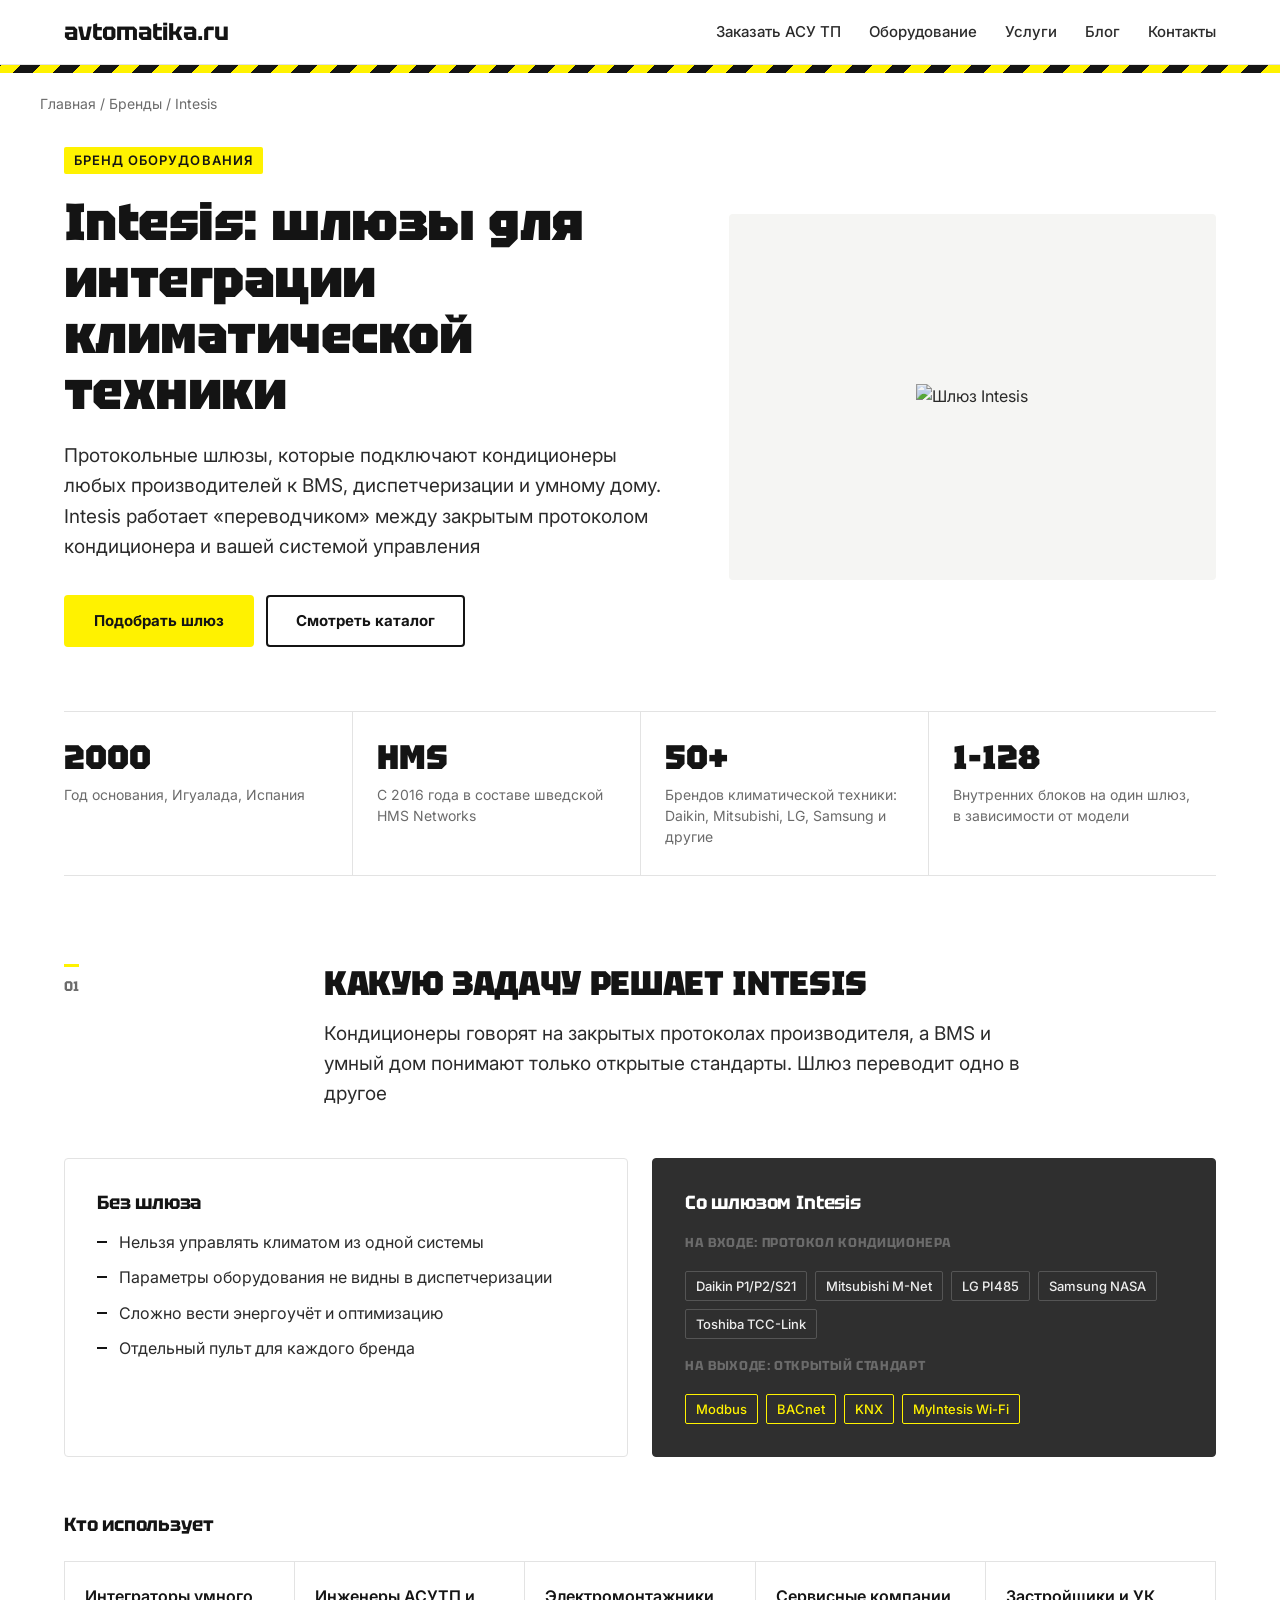
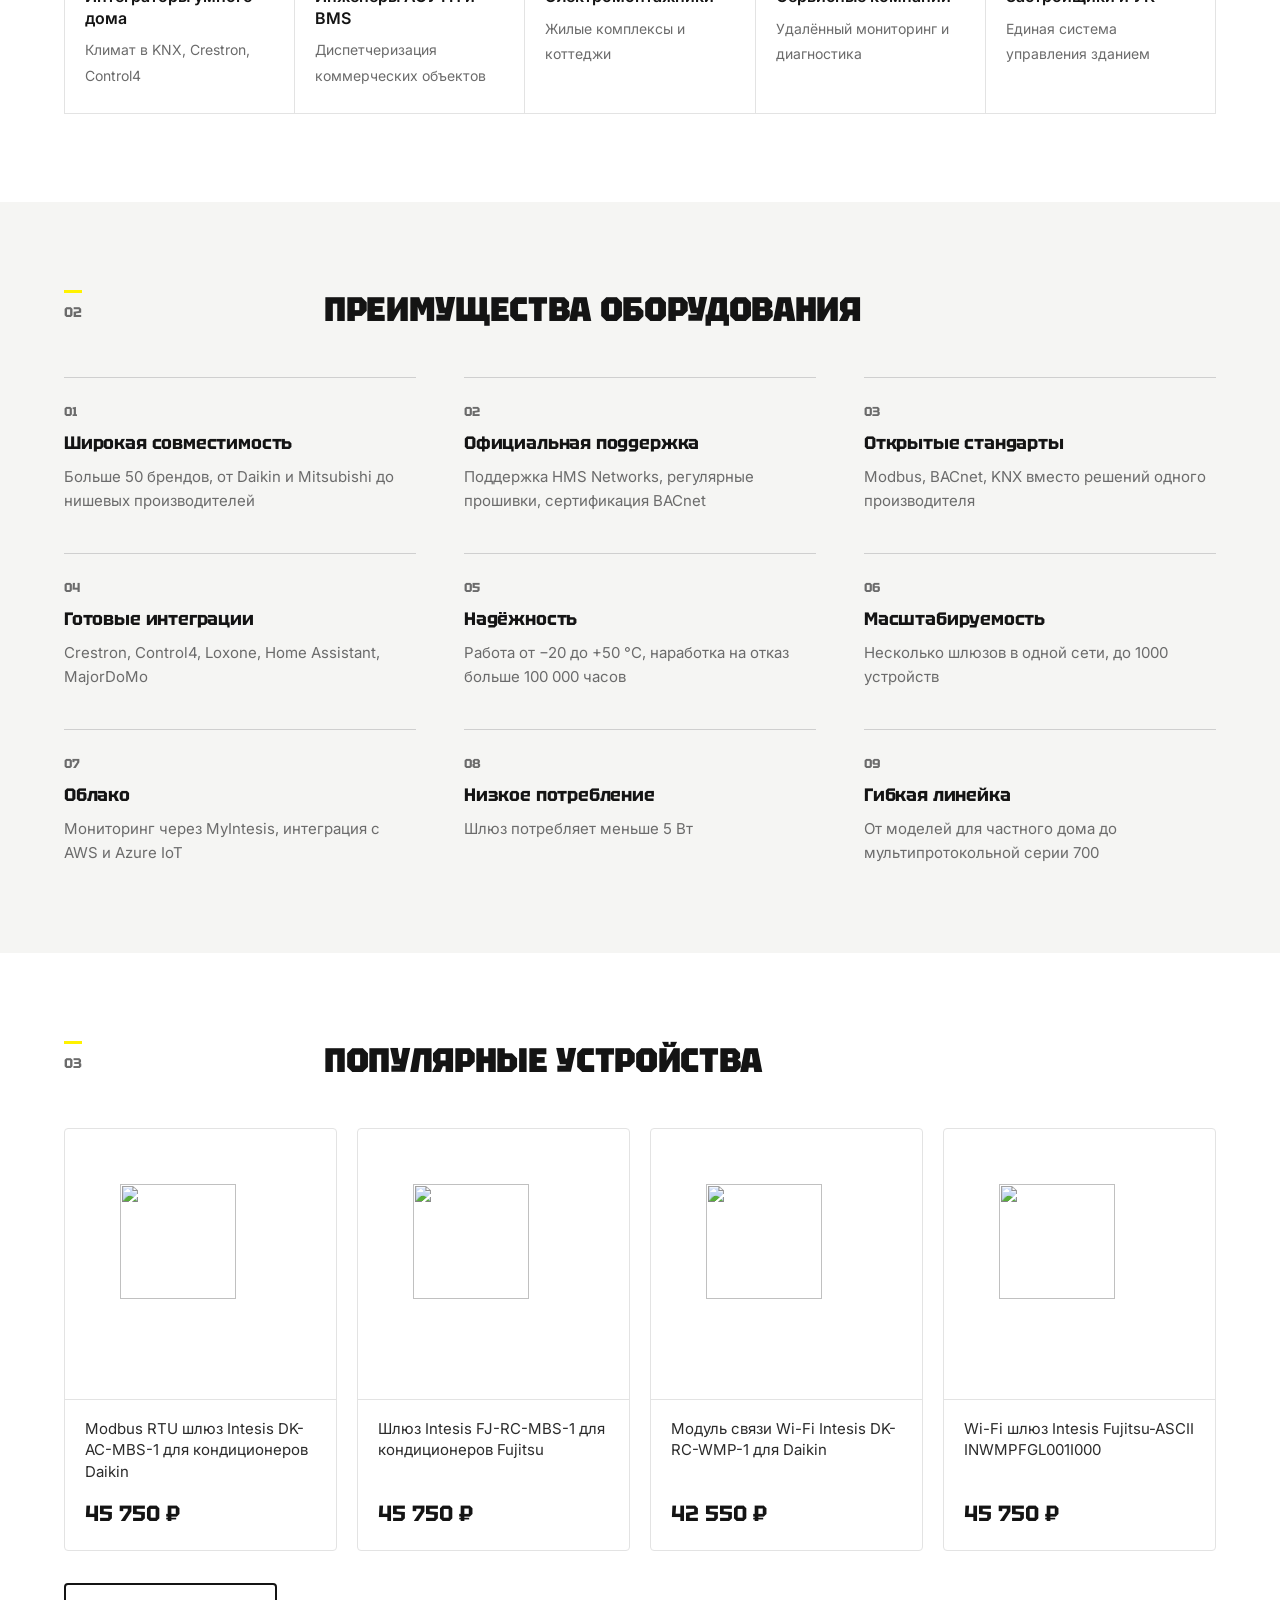
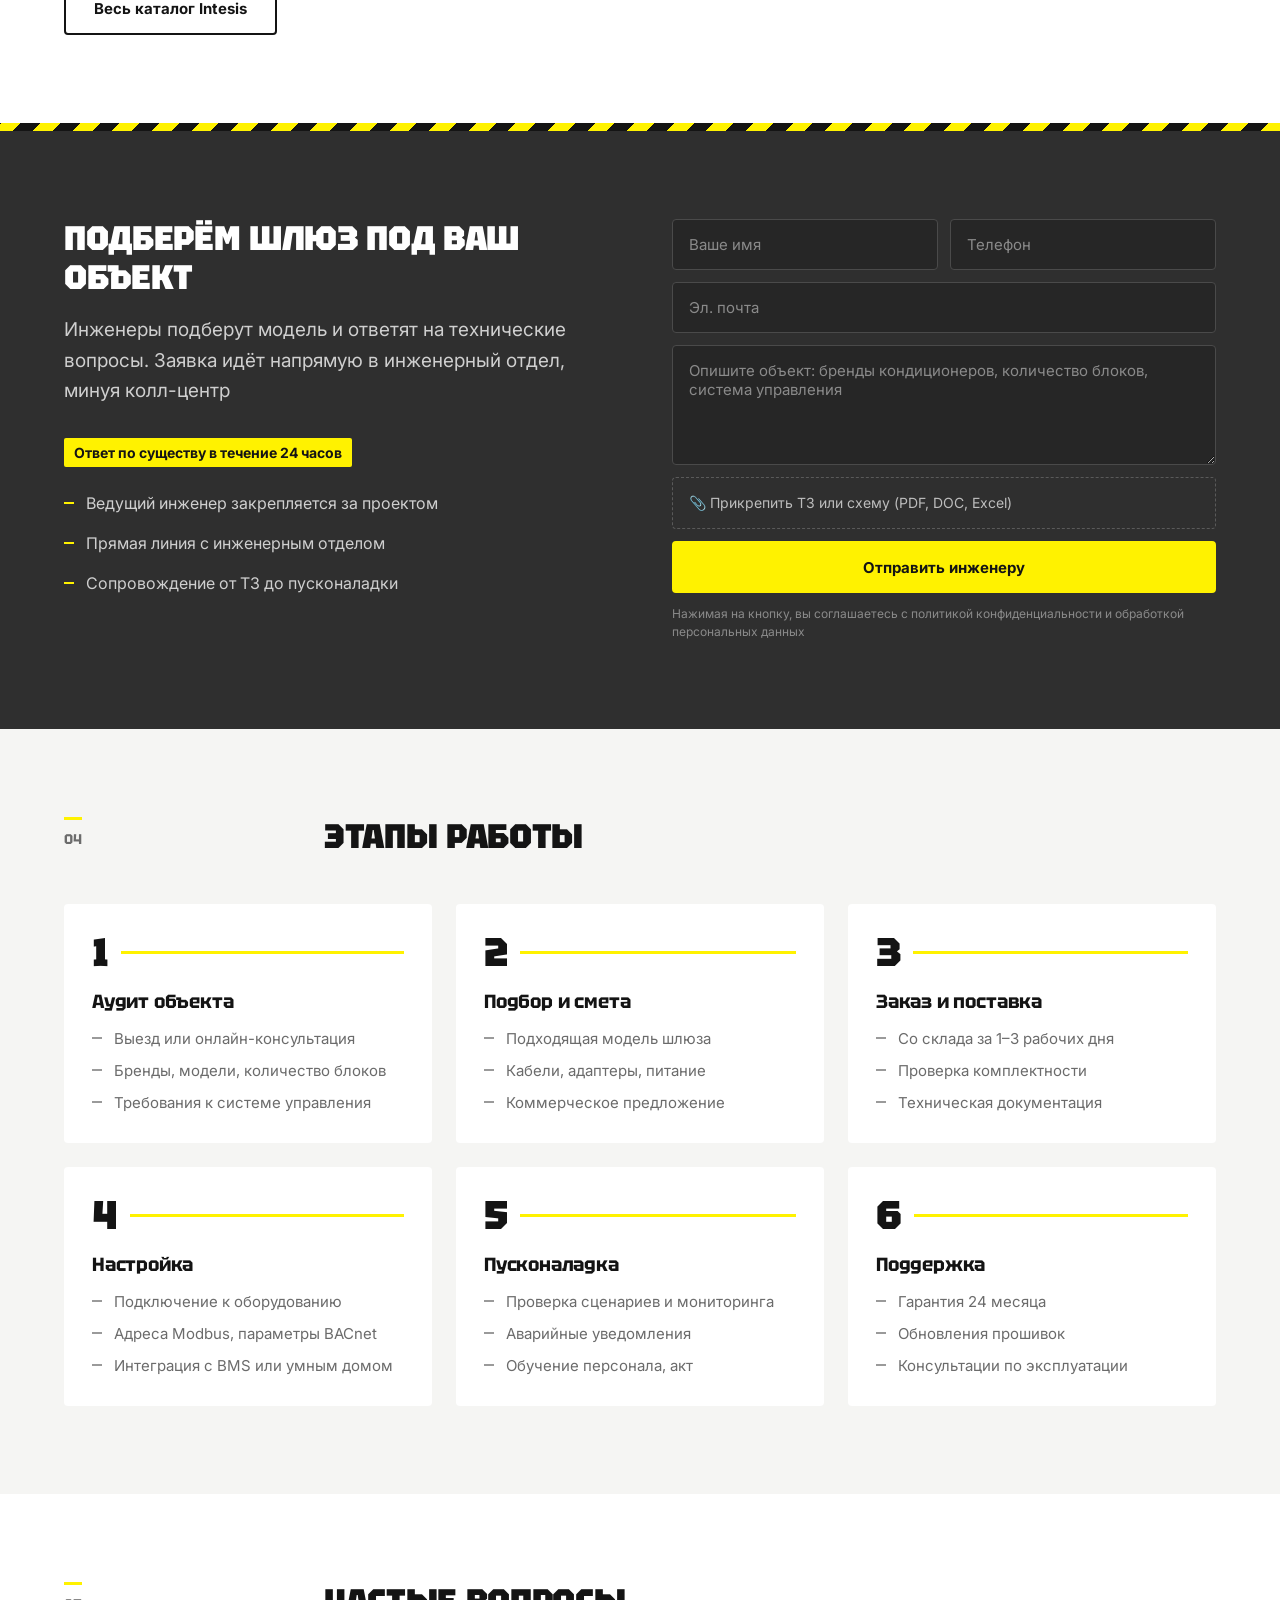
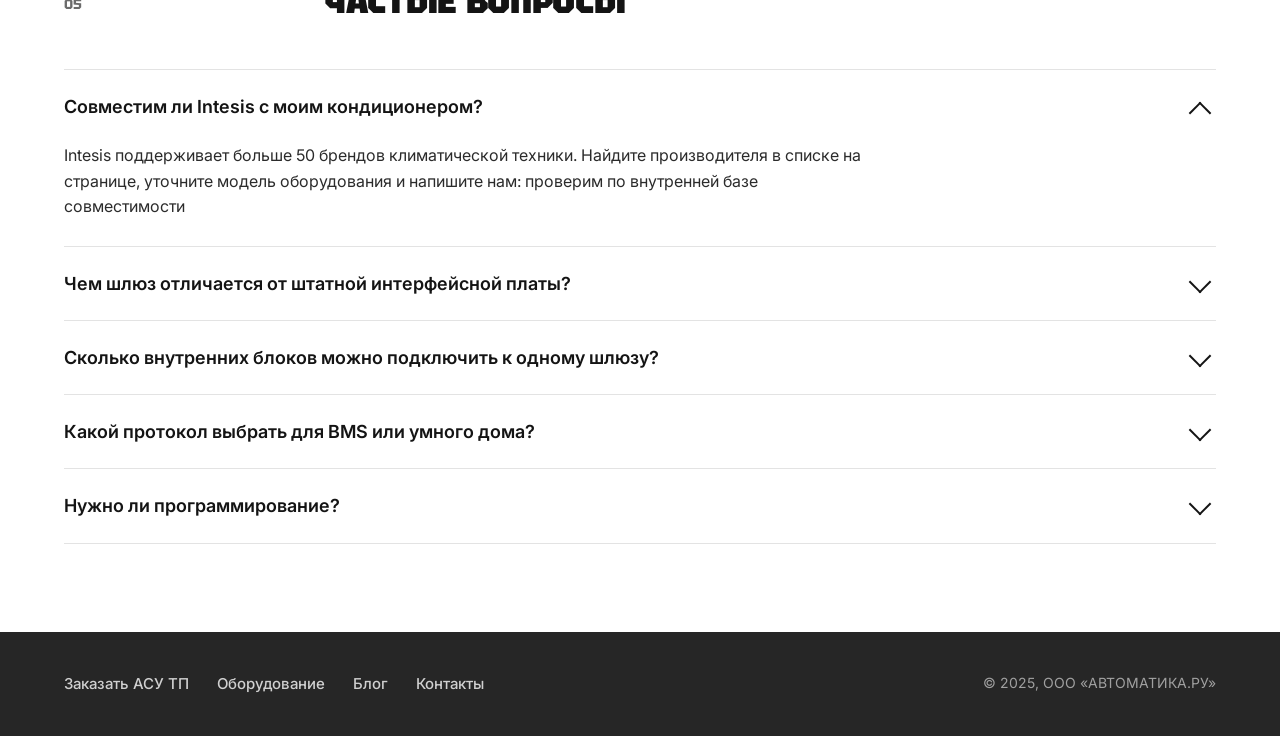
==== intesis.html @ df0c2a92 "Набросок редизайна страницы Intesis" ====
<!doctype html>
<html lang="ru">
<head>
<meta charset="utf-8">
<meta name="viewport" content="width=device-width, initial-scale=1">
<meta name="robots" content="noindex, nofollow">
<title>Intesis — набросок редизайна</title>
<link rel="preconnect" href="https://fonts.googleapis.com">
<link href="https://fonts.googleapis.com/css2?family=Inter:wght@400;500;600;700&family=Tektur:wght@500;700;900&display=swap" rel="stylesheet">
<style>
  :root{
    --ink:#141414; --text:#2b2b2b; --muted:#6b6b6b; --line:#e3e3e3;
    --bg:#ffffff; --soft:#f5f5f3; --dark:#2f2f2f; --dark2:#262626;
    --yellow:#fff200; --yellow-soft:#fff7a8;
    --wrap:1200px; --r:4px;
  }
  *{box-sizing:border-box;margin:0;padding:0}
  html{-webkit-text-size-adjust:100%}
  body{font:400 16px/1.6 Inter,system-ui,sans-serif;color:var(--text);background:var(--bg)}
  img{max-width:100%;display:block}
  a{color:inherit}
  .wrap{max-width:var(--wrap);margin:0 auto;padding:0 24px}

  /* типографика: одна шкала на обе страницы */
  .h1,.h2,.h3{font-family:Tektur,Inter,sans-serif;color:var(--ink);letter-spacing:-.01em}
  .h1{font-weight:900;font-size:clamp(30px,4.6vw,52px);line-height:1.08}
  .h2{font-weight:900;font-size:clamp(24px,3vw,34px);line-height:1.15;text-transform:uppercase}
  .h3{font-weight:700;font-size:19px;line-height:1.3}
  .lead{font-size:clamp(17px,1.6vw,19px);line-height:1.6;color:var(--text);max-width:720px}
  .muted{color:var(--muted)}

  /* шапка */
  header{border-bottom:1px solid var(--line);background:#fff;position:sticky;top:0;z-index:10}
  header .wrap{display:flex;align-items:center;justify-content:space-between;height:64px;gap:24px}
  .logo{font-family:Tektur;font-weight:700;font-size:24px;text-decoration:none;color:var(--ink)}
  nav{display:flex;flex-wrap:wrap;gap:12px 28px;font-size:15px;font-weight:500}
  nav a{text-decoration:none;color:var(--text)}
  nav a:hover{color:var(--ink);box-shadow:inset 0 -2px 0 var(--yellow)}
  .burger{display:none;width:28px;height:18px;border-top:3px solid var(--ink);border-bottom:3px solid var(--ink);position:relative}
  .burger:after{content:"";position:absolute;left:0;right:0;top:4.5px;border-top:3px solid var(--ink)}

  /* полоса-акцент из фирменного стиля, но тонкая и одна */
  .stripe{height:8px;background:repeating-linear-gradient(-45deg,var(--yellow) 0 14px,var(--ink) 14px 28px)}

  .crumbs{font-size:14px;color:var(--muted);padding:20px 0 0}
  .crumbs a{text-decoration:none}

  /* герой */
  .hero{padding:32px 0 64px}
  .hero-grid{display:grid;grid-template-columns:1.25fr 1fr;gap:56px;align-items:center}
  .tag{display:inline-block;font:600 13px/1 Inter;text-transform:uppercase;letter-spacing:.08em;background:var(--yellow);color:var(--ink);padding:7px 10px;border-radius:2px;margin-bottom:20px}
  .hero .lead{margin:22px 0 32px}
  .btns{display:flex;gap:12px;flex-wrap:wrap}
  .btn{display:inline-flex;align-items:center;justify-content:center;height:52px;padding:0 28px;font:700 15px Inter;text-decoration:none;border-radius:var(--r);border:2px solid var(--ink);color:var(--ink);background:transparent;cursor:pointer}
  .btn-main{background:var(--yellow);border-color:var(--yellow)}
  .btn-main:hover{background:#ffe800}
  .btn:hover{transform:translateY(-1px)}
  .hero-pic{background:var(--soft);border-radius:var(--r);aspect-ratio:4/3;display:flex;align-items:center;justify-content:center;padding:32px}
  .hero-pic img{max-height:100%;object-fit:contain;mix-blend-mode:multiply}

  /* факты */
  .facts{display:grid;grid-template-columns:repeat(4,1fr);border-top:1px solid var(--line);border-bottom:1px solid var(--line)}
  .fact{padding:28px 24px;border-left:1px solid var(--line)}
  .fact:first-child{border-left:0;padding-left:0}
  .fact b{display:block;font:900 34px/1 Tektur;color:var(--ink);margin-bottom:10px}
  .fact span{font-size:14px;color:var(--muted);line-height:1.5;display:block}

  /* секции: один ритм для всех */
  section{padding:88px 0}
  section.soft{background:var(--soft)}
  .sec-head{display:grid;grid-template-columns:220px 1fr;gap:40px;margin-bottom:48px}
  .num{font:700 14px Tektur;color:var(--muted);padding-top:10px;border-top:3px solid var(--yellow);align-self:start;width:fit-content}
  .sec-head .lead{margin-top:16px}

  /* проблема → решение */
  .ps{display:grid;grid-template-columns:1fr 1fr;gap:24px}
  .card{background:#fff;border:1px solid var(--line);border-radius:var(--r);padding:32px}
  .soft .card{border-color:transparent}
  .card .h3{margin-bottom:14px}
  .card.dark{background:var(--dark);color:#d9d9d9;border-color:var(--dark)}
  .card.dark .h3{color:#fff}
  ul.dash{list-style:none;display:grid;gap:10px}
  ul.dash li{padding-left:22px;position:relative}
  ul.dash li:before{content:"";position:absolute;left:0;top:11px;width:10px;height:2px;background:var(--ink)}
  .card.dark ul.dash li:before{background:var(--yellow)}
  .proto{display:flex;flex-wrap:wrap;gap:8px;margin-top:20px}
  .chip{font:500 13px Inter;padding:6px 10px;border:1px solid #555;border-radius:2px;color:#eee}
  .chip.y{border-color:var(--yellow);color:var(--yellow)}
  .arrow{font:700 13px Tektur;color:var(--muted);margin:18px 0 8px;text-transform:uppercase;letter-spacing:.05em}

  /* кто использует */
  .who{display:grid;grid-template-columns:repeat(5,1fr);gap:1px;background:var(--line);border:1px solid var(--line);margin-top:24px}
  .who div{background:#fff;padding:24px 20px}
  .who b{display:block;color:var(--ink);font-weight:600;margin-bottom:8px;line-height:1.35}
  .who span{font-size:14px;color:var(--muted);line-height:1.5}

  /* преимущества */
  .adv{display:grid;grid-template-columns:repeat(3,1fr);gap:40px 48px}
  .adv-item{border-top:1px solid #cfcfcf;padding-top:20px}
  .adv-item i{font:normal 700 13px Tektur;color:var(--muted)}
  .adv-item .h3{margin:8px 0 10px;font-size:18px}
  .adv-item p{font-size:15px;color:var(--muted);line-height:1.6}

  /* товары */
  .goods{display:grid;grid-template-columns:repeat(4,1fr);gap:20px}
  .good{border:1px solid var(--line);border-radius:var(--r);display:flex;flex-direction:column;text-decoration:none;transition:border-color .15s}
  .good:hover{border-color:var(--ink)}
  .good .pic{aspect-ratio:1;padding:24px;display:flex;align-items:center;justify-content:center;border-bottom:1px solid var(--line)}
  .good .pic img{width:72%;height:72%;object-fit:contain}
  .good .body{padding:18px 20px 22px;display:flex;flex-direction:column;flex:1}
  .good .name{font-size:15px;line-height:1.45;color:var(--text);flex:1}
  .good .price{font:700 22px Tektur;color:var(--ink);margin-top:16px}
  .more{margin-top:32px}

  /* заявка */
  .cta{background:var(--dark);color:#cfcfcf;padding:88px 0}
  .cta-grid{display:grid;grid-template-columns:1fr 1fr;gap:64px}
  .cta .h2{color:#fff}
  .cta .lead{color:#cfcfcf;margin:18px 0 32px}
  .cta ul.dash li:before{background:var(--yellow)}
  .cta ul.dash{gap:14px}
  form{display:grid;gap:12px}
  .row{display:grid;grid-template-columns:1fr 1fr;gap:12px}
  input,textarea{width:100%;font:400 15px Inter;background:var(--dark2);border:1px solid #4a4a4a;border-radius:var(--r);color:#fff;padding:15px 16px}
  input::placeholder,textarea::placeholder{color:#8a8a8a}
  input:focus,textarea:focus{outline:none;border-color:var(--yellow)}
  textarea{min-height:120px;resize:vertical}
  .attach{font-size:14px;color:#bdbdbd;border:1px dashed #5a5a5a;border-radius:var(--r);padding:14px 16px}
  .consent{font-size:12px;color:#8a8a8a;line-height:1.5}
  .reply{display:inline-block;color:var(--ink);background:var(--yellow);font:700 14px Inter;padding:6px 10px;border-radius:2px;margin-bottom:24px}

  /* этапы */
  .steps{display:grid;grid-template-columns:repeat(3,1fr);gap:24px;counter-reset:s}
  .step{background:#fff;border-radius:var(--r);padding:28px}
  .step .n{font:900 40px/1 Tektur;color:var(--ink);display:flex;align-items:center;gap:12px;margin-bottom:18px}
  .step .n:after{content:"";height:3px;flex:1;background:var(--yellow)}
  .step .h3{margin-bottom:12px}
  .step ul.dash{font-size:15px;color:var(--muted);gap:8px}
  .step ul.dash li:before{top:10px;background:#9a9a9a}

  /* вопросы */
  .faq{border-top:1px solid var(--line)}
  details{border-bottom:1px solid var(--line)}
  summary{list-style:none;cursor:pointer;padding:24px 48px 24px 0;font:600 18px/1.4 Inter;color:var(--ink);position:relative}
  summary::-webkit-details-marker{display:none}
  summary:after{content:"";position:absolute;right:8px;top:50%;width:14px;height:14px;margin-top:-10px;border-right:2px solid var(--ink);border-bottom:2px solid var(--ink);transform:rotate(45deg);transition:transform .2s}
  details[open] summary:after{transform:rotate(-135deg);margin-top:-2px}
  details .ans{padding:0 0 26px;max-width:800px;color:var(--text)}
  details .ans ul{margin-top:10px}

  footer{background:var(--dark2);color:#a0a0a0;padding:40px 0;font-size:14px}
  footer .wrap{display:flex;justify-content:space-between;gap:24px;flex-wrap:wrap}
  footer nav a{color:#d0d0d0}

  /* планшет */
  @media (max-width:1024px){
    header nav{display:none}.burger{display:block}
    .hero-grid{grid-template-columns:1fr;gap:32px}
    .hero-pic{aspect-ratio:16/9;max-height:340px;width:100%}
    .facts{grid-template-columns:repeat(2,1fr)}
    .fact:nth-child(3){border-left:0;padding-left:0}
    .fact:nth-child(n+3){border-top:1px solid var(--line)}
    .sec-head{grid-template-columns:1fr;gap:16px}
    .who{grid-template-columns:repeat(2,1fr)}
    .who div:last-child{grid-column:1/-1}
    .good .pic{aspect-ratio:4/3}
    .adv{grid-template-columns:repeat(2,1fr)}
    .goods{grid-template-columns:repeat(2,1fr)}
    .cta-grid{grid-template-columns:1fr;gap:40px}
    .steps{grid-template-columns:repeat(2,1fr)}
    section,.cta{padding:64px 0}
  }
  /* телефон */
  @media (max-width:640px){
    .wrap{padding:0 16px}
    header .wrap{height:56px}
    .logo{font-size:20px}
    .hero{padding:20px 0 40px}
    .btns .btn{width:100%}
    .fact{padding:20px 12px}
    .fact b{font-size:26px}
    .ps,.row,.adv,.steps{grid-template-columns:1fr}
    .adv{gap:28px}
    .who{grid-template-columns:1fr}
    .step{padding:22px}
    .step .n{font-size:30px;margin-bottom:12px}
    .goods{gap:12px}
    .good .pic{padding:14px}
    .good .body{padding:12px 12px 16px}
    .good .name{font-size:13px}
    .good .price{font-size:17px;margin-top:10px}
    .card{padding:24px}
    section,.cta{padding:48px 0}
    .sec-head{margin-bottom:28px}
    summary{font-size:16px;padding:20px 40px 20px 0}
  }
</style>
</head>
<body>

<header>
  <div class="wrap">
    <a class="logo" href="#">avtomatika.ru</a>
    <nav><a href="#">Заказать АСУ ТП</a><a href="#">Оборудование</a><a href="#">Услуги</a><a href="#">Блог</a><a href="#">Контакты</a></nav>
    <span class="burger" aria-label="Меню"></span>
  </div>
</header>
<div class="stripe"></div>

<div class="wrap crumbs"><a href="#">Главная</a> / <a href="#">Бренды</a> / Intesis</div>

<div class="hero">
  <div class="wrap hero-grid">
    <div>
      <span class="tag">Бренд оборудования</span>
      <h1 class="h1">Intesis: шлюзы для интеграции климатической техники</h1>
      <p class="lead">Протокольные шлюзы, которые подключают кондиционеры любых производителей к BMS, диспетчеризации и умному дому. Intesis работает «переводчиком» между закрытым протоколом кондиционера и вашей системой управления</p>
      <div class="btns">
        <a class="btn btn-main" href="#form">Подобрать шлюз</a>
        <a class="btn" href="#goods">Смотреть каталог</a>
      </div>
    </div>
    <div class="hero-pic"><img src="https://cms.avtomatika.ru/uploads/Modbus_AC_Gateway_2_b910974ad0.png" alt="Шлюз Intesis"></div>
  </div>
</div>

<div class="wrap">
  <div class="facts">
    <div class="fact"><b>2000</b><span>Год основания, Игуалада, Испания</span></div>
    <div class="fact"><b>HMS</b><span>С 2016 года в составе шведской HMS Networks</span></div>
    <div class="fact"><b>50+</b><span>Брендов климатической техники: Daikin, Mitsubishi, LG, Samsung и другие</span></div>
    <div class="fact"><b>1–128</b><span>Внутренних блоков на один шлюз, в зависимости от модели</span></div>
  </div>
</div>

<section>
  <div class="wrap">
    <div class="sec-head">
      <div class="num">01</div>
      <div>
        <h2 class="h2">Какую задачу решает Intesis</h2>
        <p class="lead">Кондиционеры говорят на закрытых протоколах производителя, а BMS и умный дом понимают только открытые стандарты. Шлюз переводит одно в другое</p>
      </div>
    </div>
    <div class="ps">
      <div class="card">
        <h3 class="h3">Без шлюза</h3>
        <ul class="dash">
          <li>Нельзя управлять климатом из одной системы</li>
          <li>Параметры оборудования не видны в диспетчеризации</li>
          <li>Сложно вести энергоучёт и оптимизацию</li>
          <li>Отдельный пульт для каждого бренда</li>
        </ul>
      </div>
      <div class="card dark">
        <h3 class="h3">Со шлюзом Intesis</h3>
        <div class="arrow">На входе: протокол кондиционера</div>
        <div class="proto"><span class="chip">Daikin P1/P2/S21</span><span class="chip">Mitsubishi M-Net</span><span class="chip">LG PI485</span><span class="chip">Samsung NASA</span><span class="chip">Toshiba TCC-Link</span></div>
        <div class="arrow">На выходе: открытый стандарт</div>
        <div class="proto"><span class="chip y">Modbus</span><span class="chip y">BACnet</span><span class="chip y">KNX</span><span class="chip y">MyIntesis Wi-Fi</span></div>
      </div>
    </div>

    <h3 class="h3" style="margin-top:56px">Кто использует</h3>
    <div class="who">
      <div><b>Интеграторы умного дома</b><span>Климат в KNX, Crestron, Control4</span></div>
      <div><b>Инженеры АСУТП и BMS</b><span>Диспетчеризация коммерческих объектов</span></div>
      <div><b>Электромонтажники</b><span>Жилые комплексы и коттеджи</span></div>
      <div><b>Сервисные компании</b><span>Удалённый мониторинг и диагностика</span></div>
      <div><b>Застройщики и УК</b><span>Единая система управления зданием</span></div>
    </div>
  </div>
</section>

<section class="soft">
  <div class="wrap">
    <div class="sec-head">
      <div class="num">02</div>
      <div><h2 class="h2">Преимущества оборудования</h2></div>
    </div>
    <div class="adv">
      <div class="adv-item"><i>01</i><h3 class="h3">Широкая совместимость</h3><p>Больше 50 брендов, от Daikin и Mitsubishi до нишевых производителей</p></div>
      <div class="adv-item"><i>02</i><h3 class="h3">Официальная поддержка</h3><p>Поддержка HMS Networks, регулярные прошивки, сертификация BACnet</p></div>
      <div class="adv-item"><i>03</i><h3 class="h3">Открытые стандарты</h3><p>Modbus, BACnet, KNX вместо решений одного производителя</p></div>
      <div class="adv-item"><i>04</i><h3 class="h3">Готовые интеграции</h3><p>Crestron, Control4, Loxone, Home Assistant, MajorDoMo</p></div>
      <div class="adv-item"><i>05</i><h3 class="h3">Надёжность</h3><p>Работа от −20 до +50 °C, наработка на отказ больше 100 000 часов</p></div>
      <div class="adv-item"><i>06</i><h3 class="h3">Масштабируемость</h3><p>Несколько шлюзов в одной сети, до 1000 устройств</p></div>
      <div class="adv-item"><i>07</i><h3 class="h3">Облако</h3><p>Мониторинг через MyIntesis, интеграция с AWS и Azure IoT</p></div>
      <div class="adv-item"><i>08</i><h3 class="h3">Низкое потребление</h3><p>Шлюз потребляет меньше 5 Вт</p></div>
      <div class="adv-item"><i>09</i><h3 class="h3">Гибкая линейка</h3><p>От моделей для частного дома до мультипротокольной серии 700</p></div>
    </div>
  </div>
</section>

<section id="goods">
  <div class="wrap">
    <div class="sec-head">
      <div class="num">03</div>
      <div><h2 class="h2">Популярные устройства</h2></div>
    </div>
    <div class="goods">
      <a class="good" href="#"><div class="pic"><img src="https://avtomatika.ru/api/catalog/image?file=Sdf0da0a9324dfa7aa2fdf9b6014d06bb.webp&folder=devices" alt=""></div><div class="body"><span class="name">Modbus RTU шлюз Intesis DK-AC-MBS-1 для кондиционеров Daikin</span><span class="price">45 750 ₽</span></div></a>
      <a class="good" href="#"><div class="pic"><img src="https://avtomatika.ru/api/catalog/image?file=S635fd129a5df9ddc88db2732e6f051c3.jpg&folder=devices" alt=""></div><div class="body"><span class="name">Шлюз Intesis FJ-RC-MBS-1 для кондиционеров Fujitsu</span><span class="price">45 750 ₽</span></div></a>
      <a class="good" href="#"><div class="pic"><img src="https://avtomatika.ru/api/catalog/image?file=Sbbd511b9591a459d5169eeed74c12a71.jpg&folder=devices" alt=""></div><div class="body"><span class="name">Модуль связи Wi-Fi Intesis DK-RC-WMP-1 для Daikin</span><span class="price">42 550 ₽</span></div></a>
      <a class="good" href="#"><div class="pic"><img src="https://avtomatika.ru/api/catalog/image?file=Sc6dec4d2f486f5f54215583cc865e406.jpg&folder=devices" alt=""></div><div class="body"><span class="name">Wi-Fi шлюз Intesis Fujitsu-ASCII INWMPFGL001I000</span><span class="price">45 750 ₽</span></div></a>
    </div>
    <a class="btn more" href="#">Весь каталог Intesis</a>
  </div>
</section>

<div class="stripe"></div>
<div class="cta" id="form">
  <div class="wrap cta-grid">
    <div>
      <h2 class="h2">Подберём шлюз под ваш объект</h2>
      <p class="lead">Инженеры подберут модель и ответят на технические вопросы. Заявка идёт напрямую в инженерный отдел, минуя колл-центр</p>
      <span class="reply">Ответ по существу в течение 24 часов</span>
      <ul class="dash">
        <li>Ведущий инженер закрепляется за проектом</li>
        <li>Прямая линия с инженерным отделом</li>
        <li>Сопровождение от ТЗ до пусконаладки</li>
      </ul>
    </div>
    <form onsubmit="return false">
      <div class="row"><input placeholder="Ваше имя"><input placeholder="Телефон"></div>
      <input placeholder="Эл. почта">
      <textarea placeholder="Опишите объект: бренды кондиционеров, количество блоков, система управления"></textarea>
      <div class="attach">📎 Прикрепить ТЗ или схему (PDF, DOC, Excel)</div>
      <button class="btn btn-main" type="submit">Отправить инженеру</button>
      <p class="consent">Нажимая на кнопку, вы соглашаетесь с политикой конфиденциальности и обработкой персональных данных</p>
    </form>
  </div>
</div>

<section class="soft">
  <div class="wrap">
    <div class="sec-head">
      <div class="num">04</div>
      <div><h2 class="h2">Этапы работы</h2></div>
    </div>
    <div class="steps">
      <div class="step"><div class="n">1</div><h3 class="h3">Аудит объекта</h3><ul class="dash"><li>Выезд или онлайн-консультация</li><li>Бренды, модели, количество блоков</li><li>Требования к системе управления</li></ul></div>
      <div class="step"><div class="n">2</div><h3 class="h3">Подбор и смета</h3><ul class="dash"><li>Подходящая модель шлюза</li><li>Кабели, адаптеры, питание</li><li>Коммерческое предложение</li></ul></div>
      <div class="step"><div class="n">3</div><h3 class="h3">Заказ и поставка</h3><ul class="dash"><li>Со склада за 1–3 рабочих дня</li><li>Проверка комплектности</li><li>Техническая документация</li></ul></div>
      <div class="step"><div class="n">4</div><h3 class="h3">Настройка</h3><ul class="dash"><li>Подключение к оборудованию</li><li>Адреса Modbus, параметры BACnet</li><li>Интеграция с BMS или умным домом</li></ul></div>
      <div class="step"><div class="n">5</div><h3 class="h3">Пусконаладка</h3><ul class="dash"><li>Проверка сценариев и мониторинга</li><li>Аварийные уведомления</li><li>Обучение персонала, акт</li></ul></div>
      <div class="step"><div class="n">6</div><h3 class="h3">Поддержка</h3><ul class="dash"><li>Гарантия 24 месяца</li><li>Обновления прошивок</li><li>Консультации по эксплуатации</li></ul></div>
    </div>
  </div>
</section>

<section>
  <div class="wrap">
    <div class="sec-head">
      <div class="num">05</div>
      <div><h2 class="h2">Частые вопросы</h2></div>
    </div>
    <div class="faq">
      <details open><summary>Совместим ли Intesis с моим кондиционером?</summary><div class="ans">Intesis поддерживает больше 50 брендов климатической техники. Найдите производителя в списке на странице, уточните модель оборудования и напишите нам: проверим по внутренней базе совместимости</div></details>
      <details><summary>Чем шлюз отличается от штатной интерфейсной платы?</summary><div class="ans">Штатная плата работает только с одним брендом и своей системой управления. Intesis поддерживает открытые стандарты и подключается к любой BMS</div></details>
      <details><summary>Сколько внутренних блоков можно подключить к одному шлюзу?</summary><div class="ans">От 1 до 128 и больше, в зависимости от бренда кондиционера и модели шлюза</div></details>
      <details><summary>Какой протокол выбрать для BMS или умного дома?</summary><div class="ans">Для коммерческих объектов чаще BACnet/IP, для SCADA и контроллеров Modbus TCP, для умного дома KNX</div></details>
      <details><summary>Нужно ли программирование?</summary><div class="ans">Большинство шлюзов работают «из коробки»: готовые пресеты и настройка через веб-интерфейс. Программирование нужно только для нестандартных сценариев</div></details>
    </div>
  </div>
</section>

<footer>
  <div class="wrap">
    <nav><a href="#">Заказать АСУ ТП</a><a href="#">Оборудование</a><a href="#">Блог</a><a href="#">Контакты</a></nav>
    <span>© 2025, ООО «АВТОМАТИКА.РУ»</span>
  </div>
</footer>

</body>
</html>
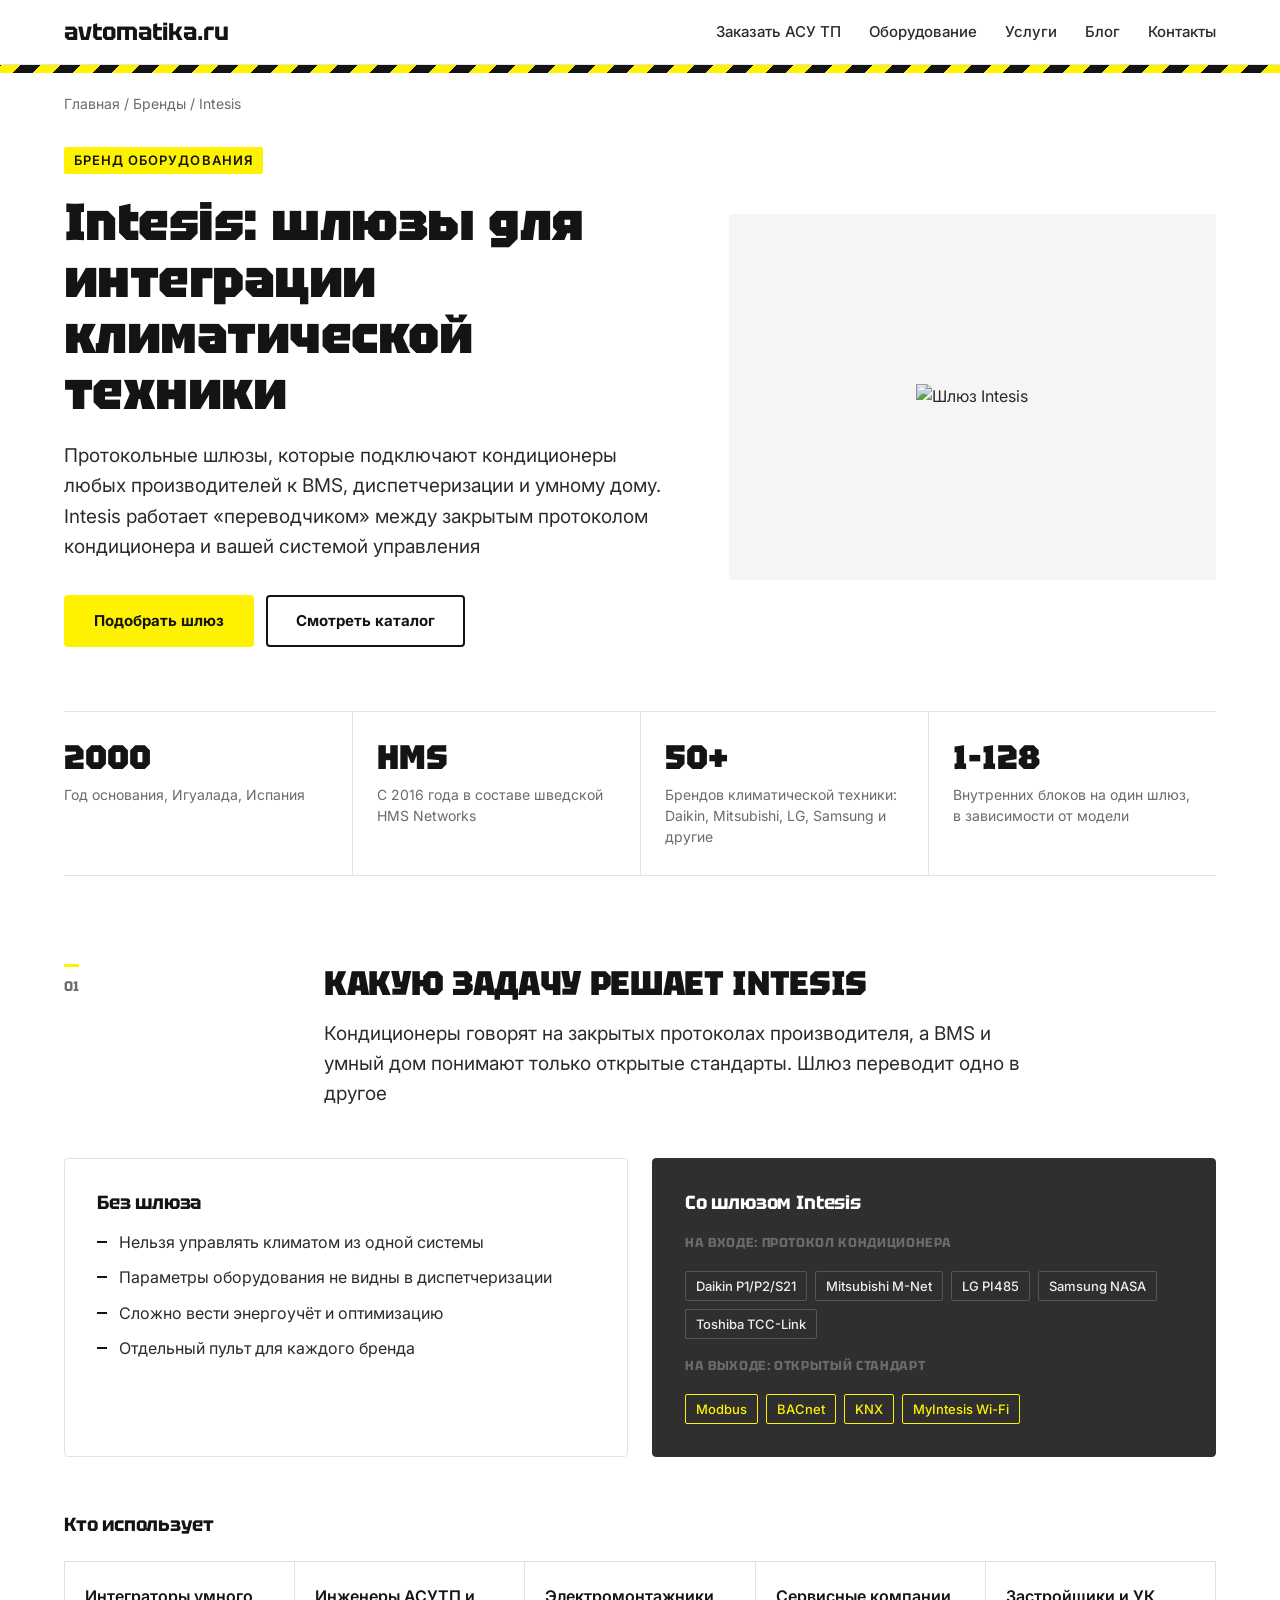
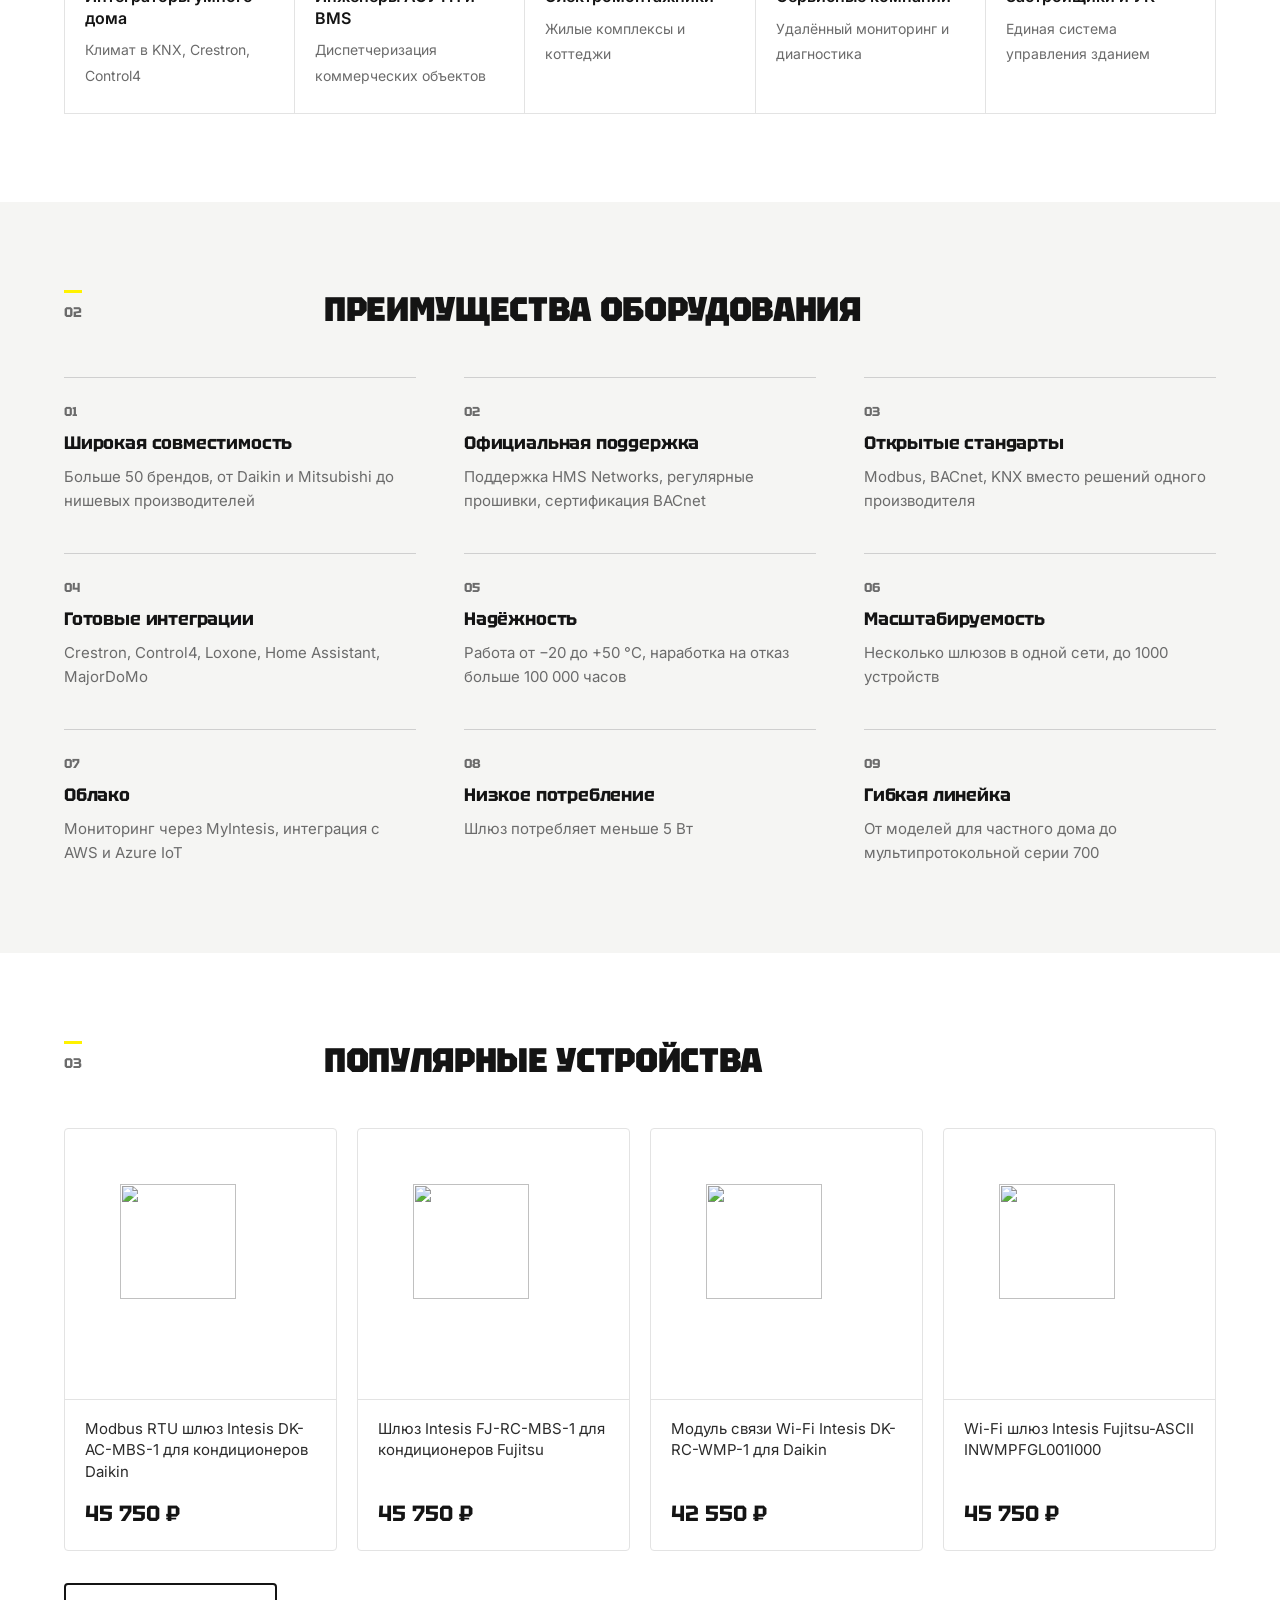
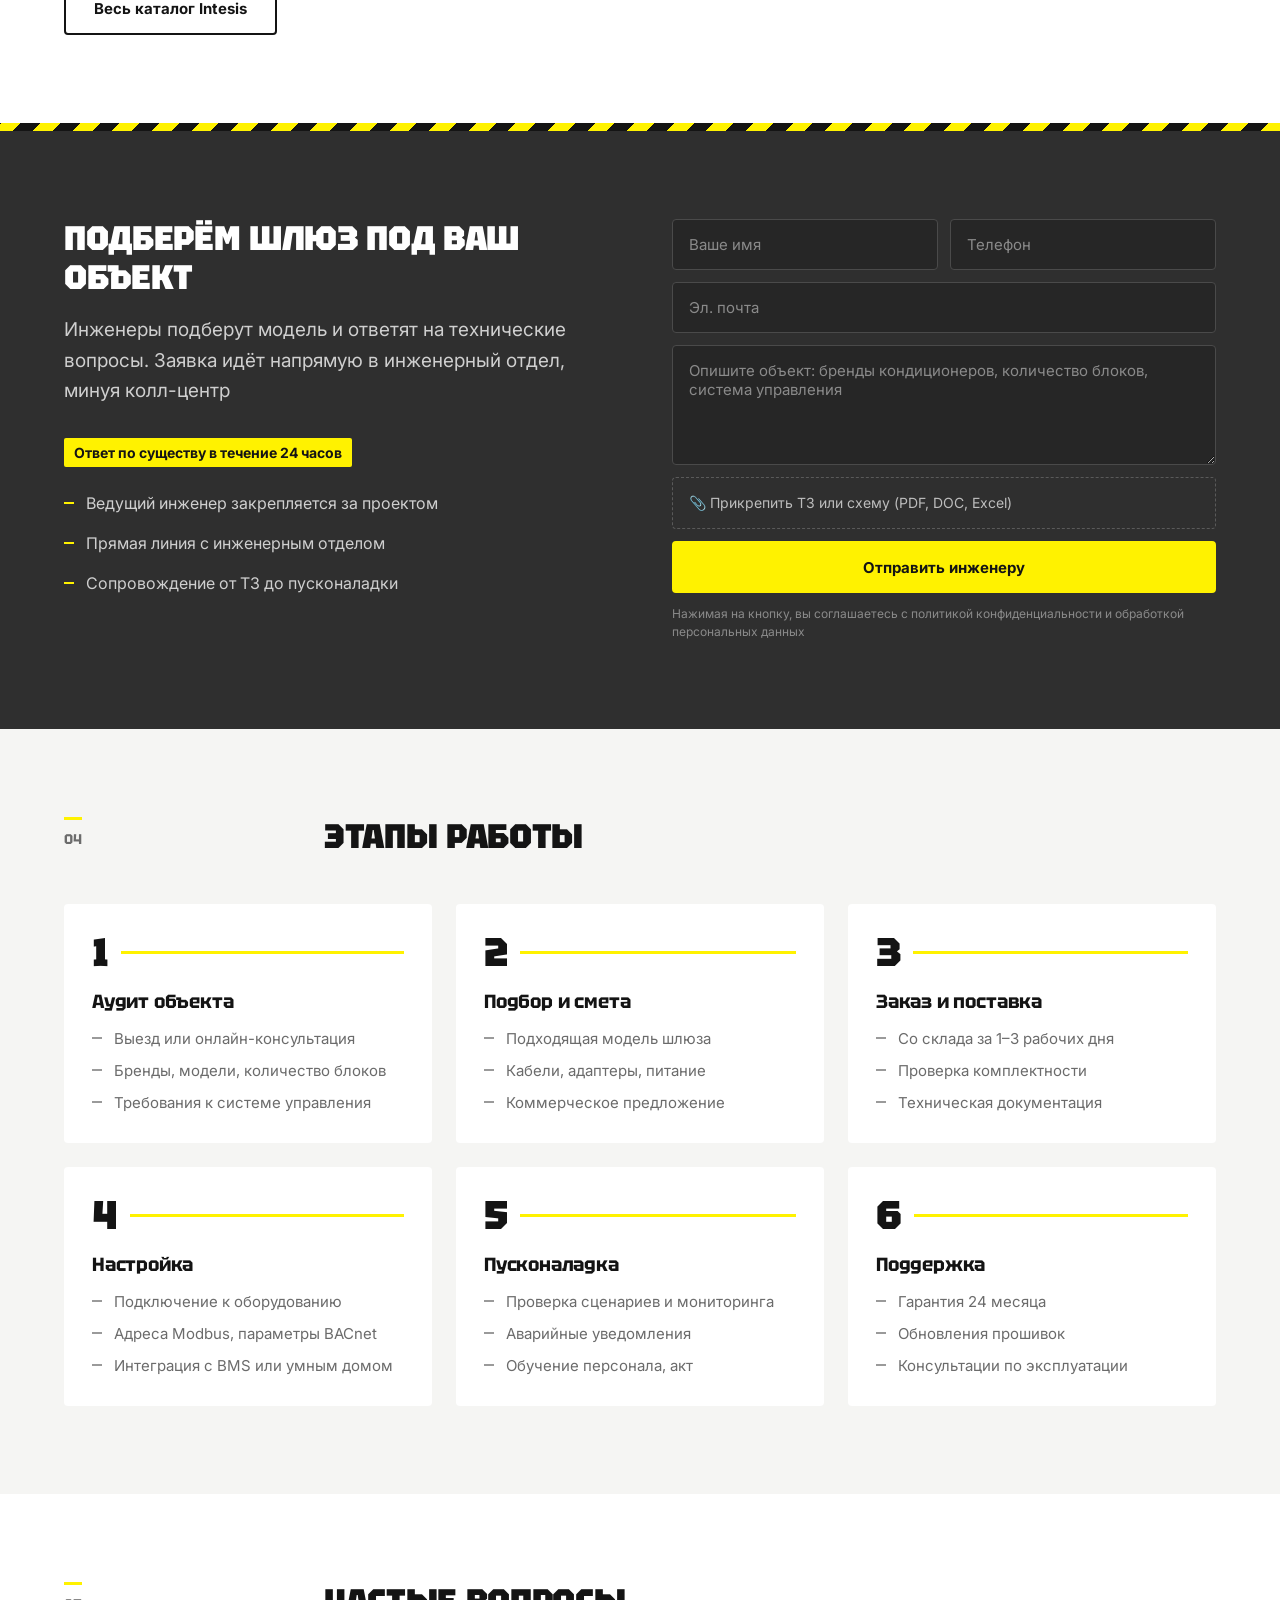
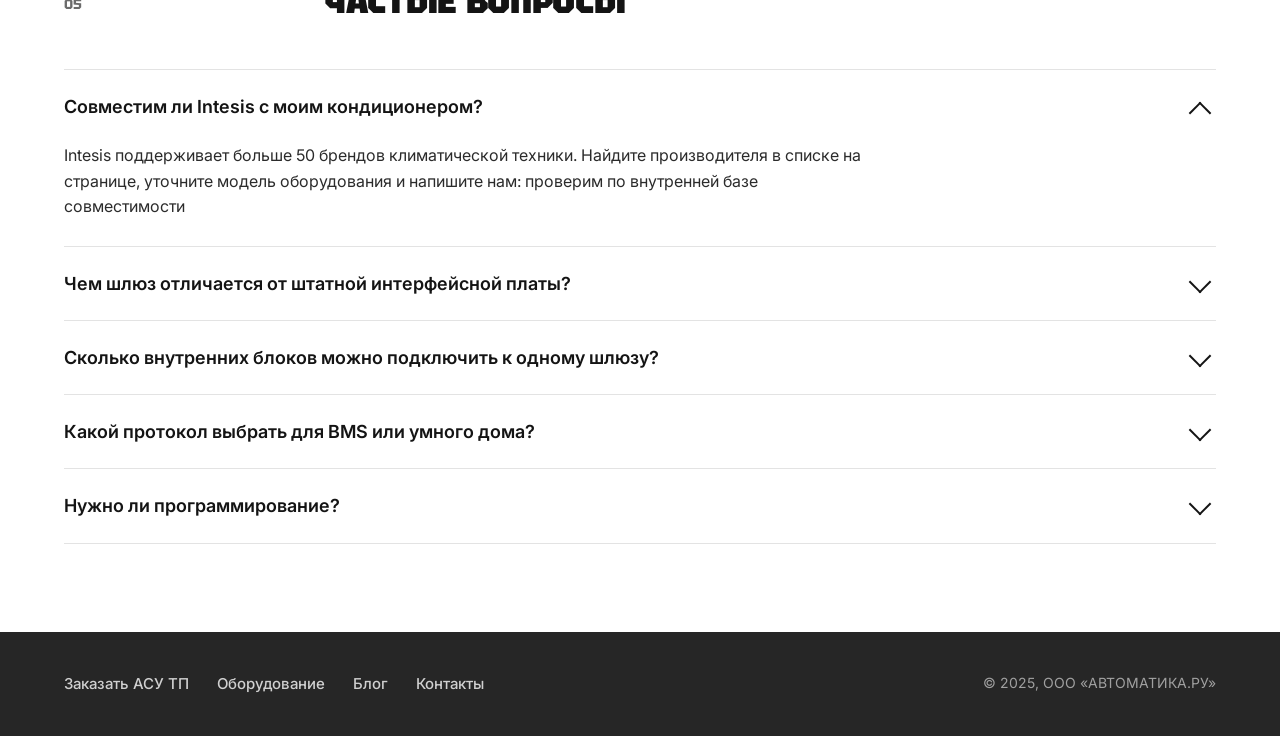
==== commit e04fb40b: "Отступ у хлебных крошек" ====
--- a/intesis.html
+++ b/intesis.html
@@ -42,7 +42,7 @@
   /* полоса-акцент из фирменного стиля, но тонкая и одна */
   .stripe{height:8px;background:repeating-linear-gradient(-45deg,var(--yellow) 0 14px,var(--ink) 14px 28px)}
 
-  .crumbs{font-size:14px;color:var(--muted);padding:20px 0 0}
+  .crumbs{font-size:14px;color:var(--muted);padding-top:20px}
   .crumbs a{text-decoration:none}
 
   /* герой */
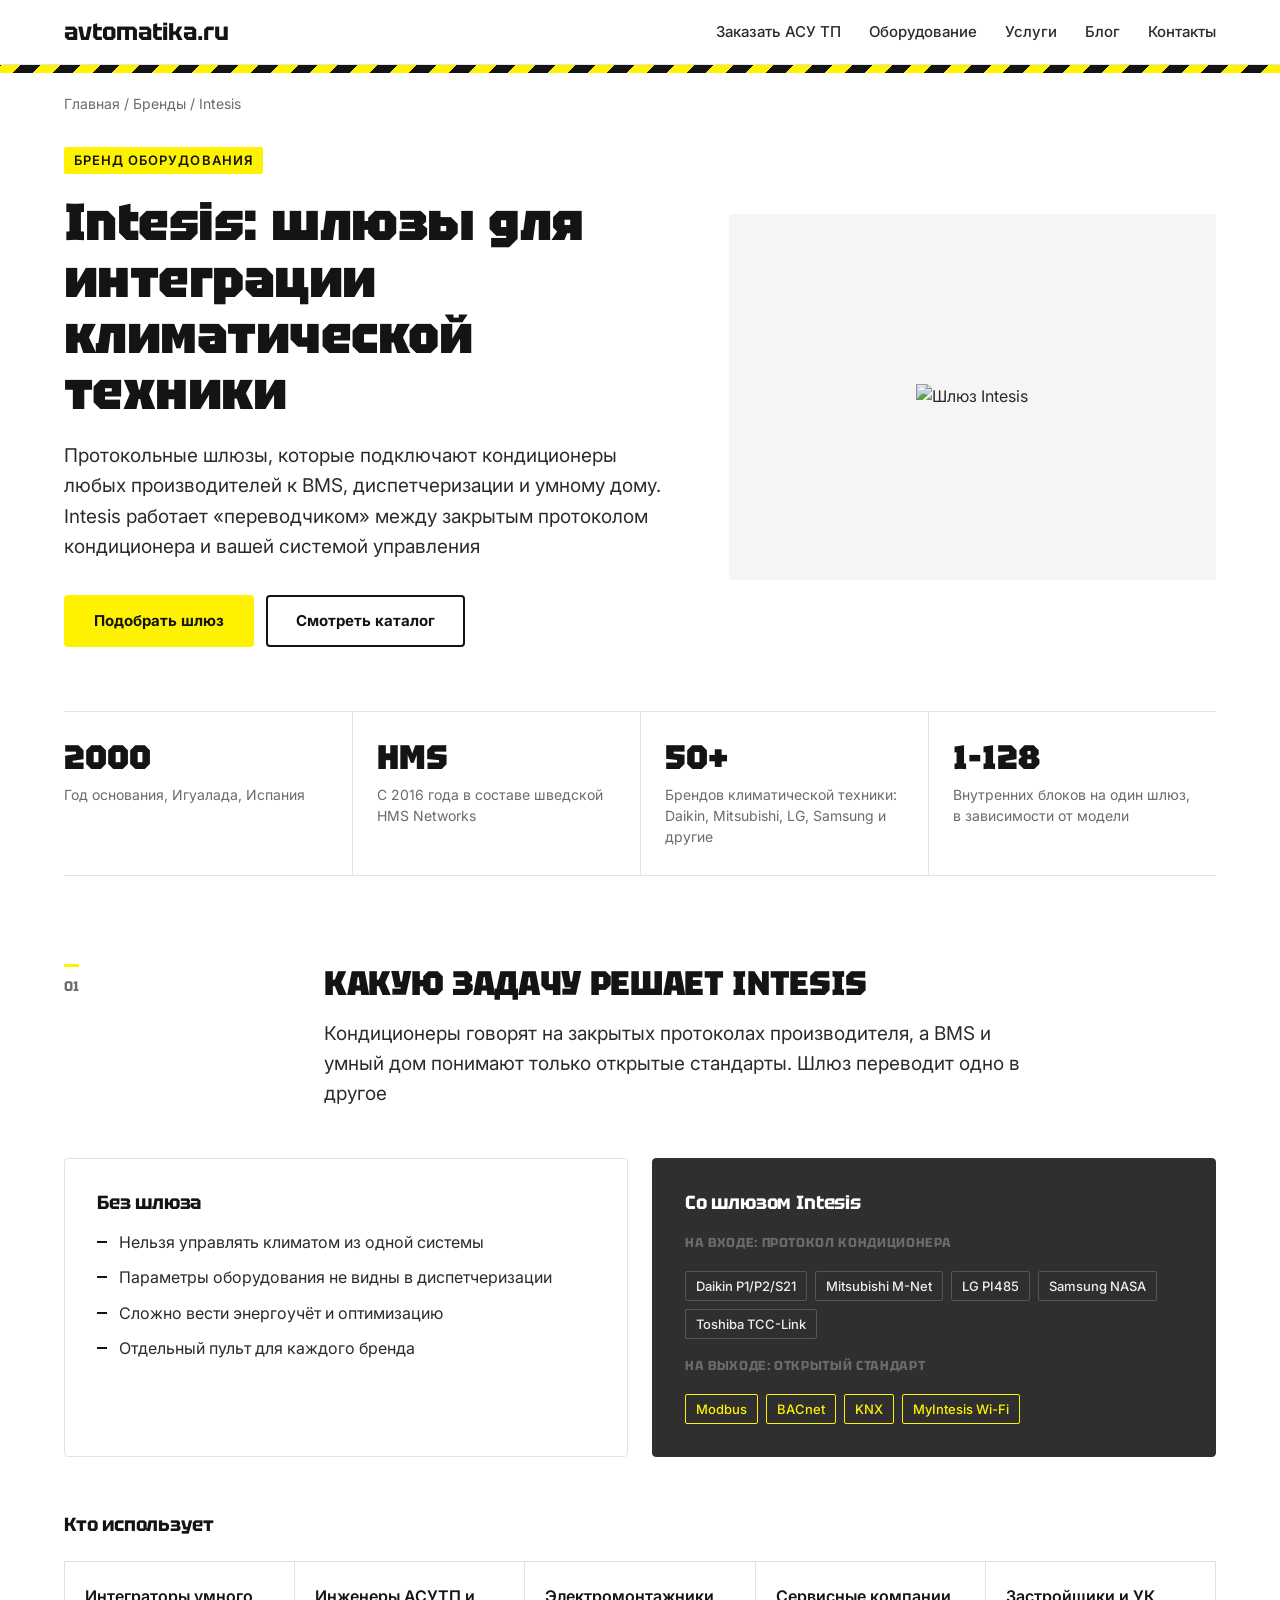
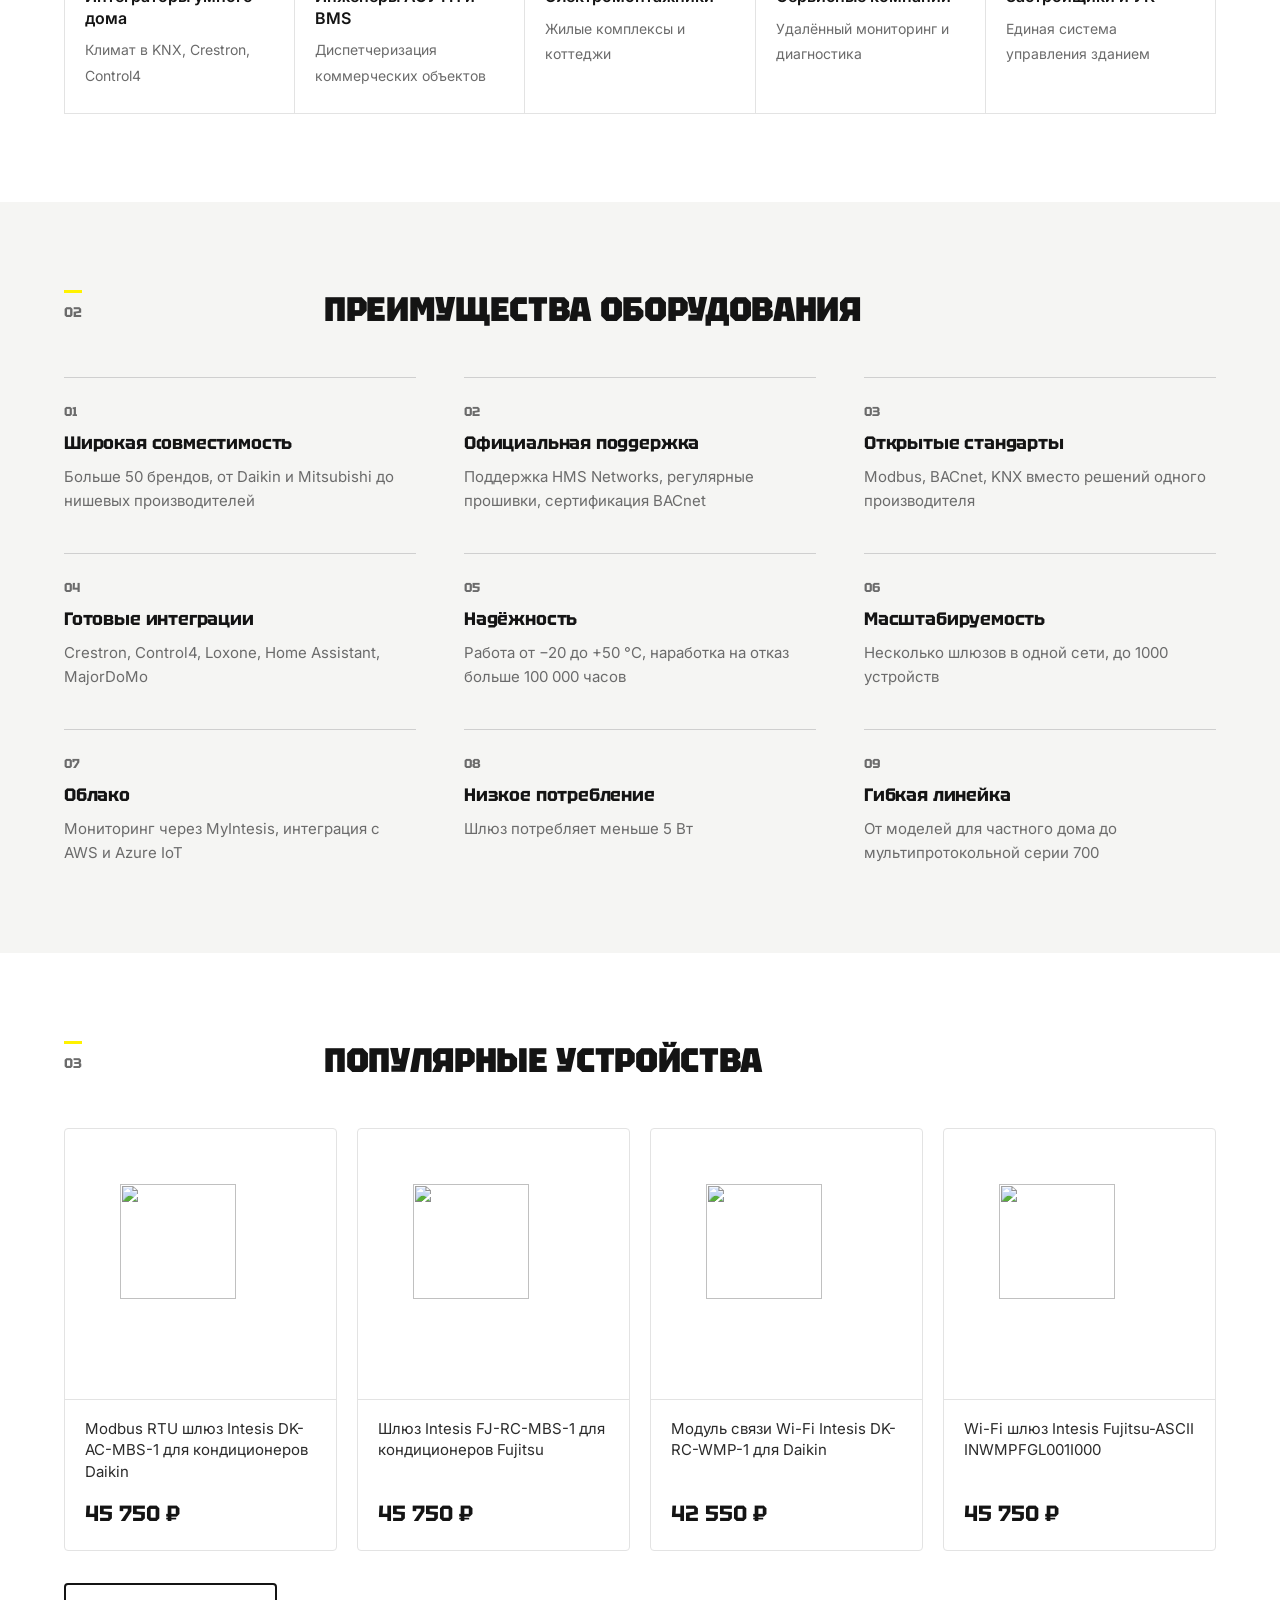
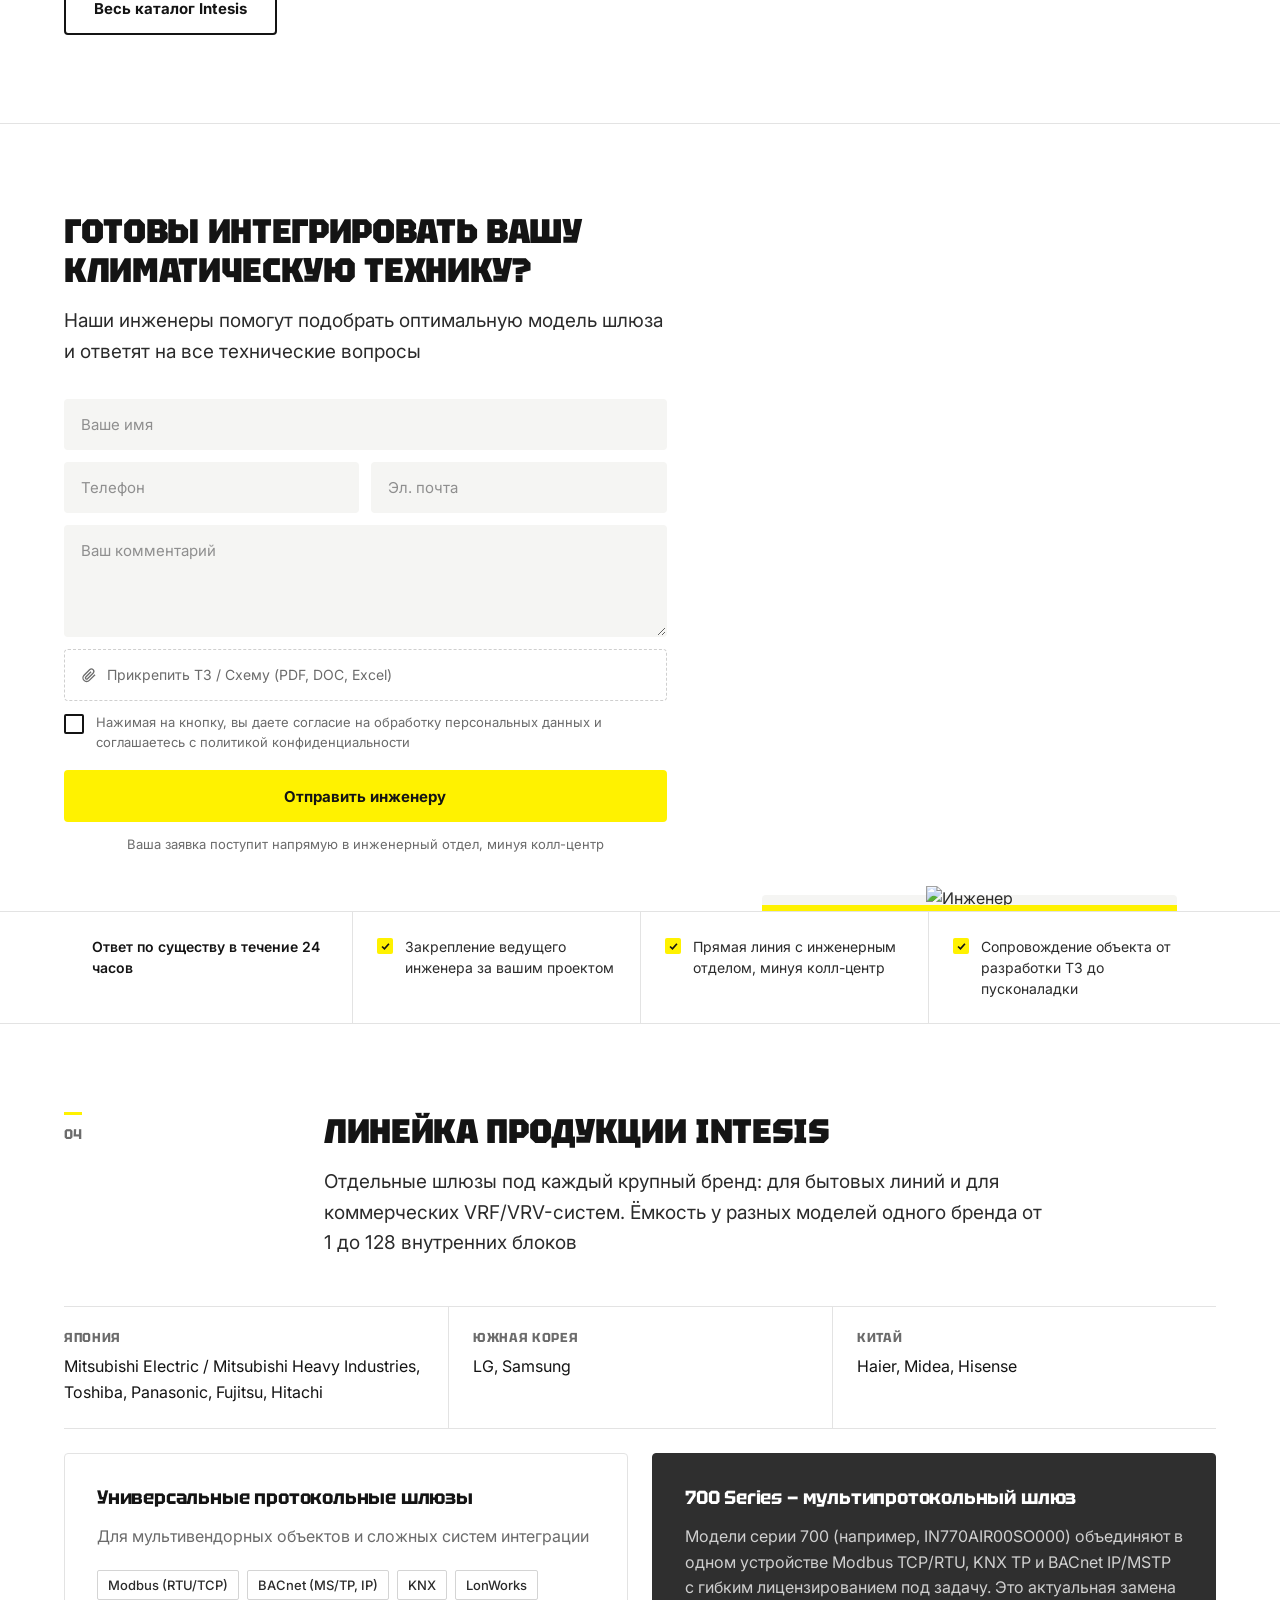
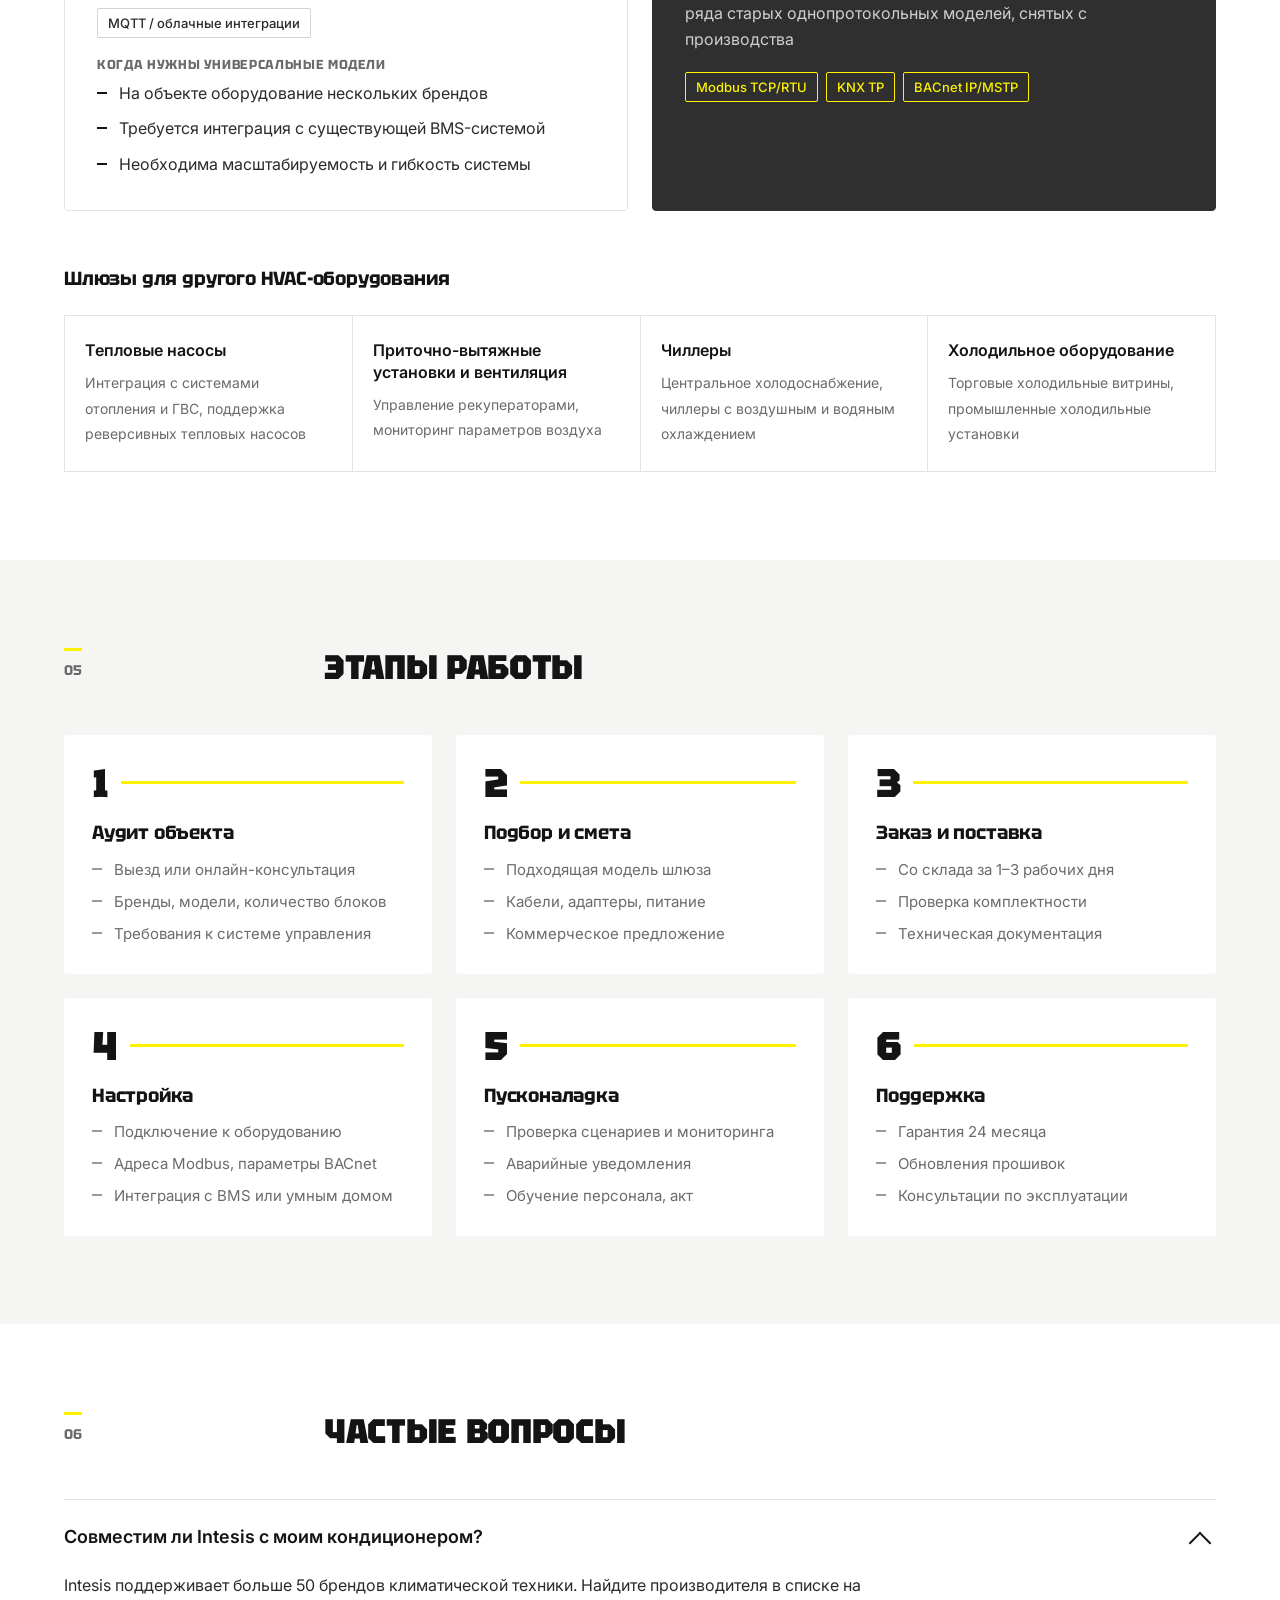
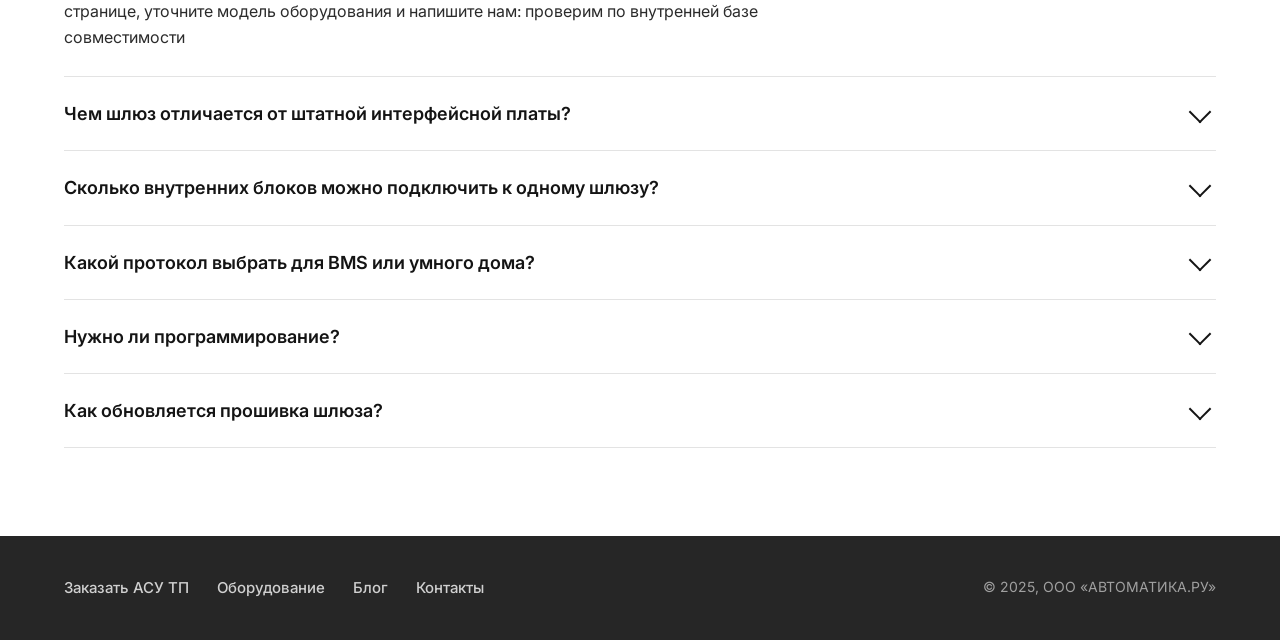
==== commit 15cbcbd7: "Wiren Board, светлая форма с инженером, линейка Intesis, общий style.css Co-Authored-By: Claude Opus" ====
--- a/intesis.html
+++ b/intesis.html
@@ -7,194 +7,7 @@
 <title>Intesis — набросок редизайна</title>
 <link rel="preconnect" href="https://fonts.googleapis.com">
 <link href="https://fonts.googleapis.com/css2?family=Inter:wght@400;500;600;700&family=Tektur:wght@500;700;900&display=swap" rel="stylesheet">
-<style>
-  :root{
-    --ink:#141414; --text:#2b2b2b; --muted:#6b6b6b; --line:#e3e3e3;
-    --bg:#ffffff; --soft:#f5f5f3; --dark:#2f2f2f; --dark2:#262626;
-    --yellow:#fff200; --yellow-soft:#fff7a8;
-    --wrap:1200px; --r:4px;
-  }
-  *{box-sizing:border-box;margin:0;padding:0}
-  html{-webkit-text-size-adjust:100%}
-  body{font:400 16px/1.6 Inter,system-ui,sans-serif;color:var(--text);background:var(--bg)}
-  img{max-width:100%;display:block}
-  a{color:inherit}
-  .wrap{max-width:var(--wrap);margin:0 auto;padding:0 24px}
-
-  /* типографика: одна шкала на обе страницы */
-  .h1,.h2,.h3{font-family:Tektur,Inter,sans-serif;color:var(--ink);letter-spacing:-.01em}
-  .h1{font-weight:900;font-size:clamp(30px,4.6vw,52px);line-height:1.08}
-  .h2{font-weight:900;font-size:clamp(24px,3vw,34px);line-height:1.15;text-transform:uppercase}
-  .h3{font-weight:700;font-size:19px;line-height:1.3}
-  .lead{font-size:clamp(17px,1.6vw,19px);line-height:1.6;color:var(--text);max-width:720px}
-  .muted{color:var(--muted)}
-
-  /* шапка */
-  header{border-bottom:1px solid var(--line);background:#fff;position:sticky;top:0;z-index:10}
-  header .wrap{display:flex;align-items:center;justify-content:space-between;height:64px;gap:24px}
-  .logo{font-family:Tektur;font-weight:700;font-size:24px;text-decoration:none;color:var(--ink)}
-  nav{display:flex;flex-wrap:wrap;gap:12px 28px;font-size:15px;font-weight:500}
-  nav a{text-decoration:none;color:var(--text)}
-  nav a:hover{color:var(--ink);box-shadow:inset 0 -2px 0 var(--yellow)}
-  .burger{display:none;width:28px;height:18px;border-top:3px solid var(--ink);border-bottom:3px solid var(--ink);position:relative}
-  .burger:after{content:"";position:absolute;left:0;right:0;top:4.5px;border-top:3px solid var(--ink)}
-
-  /* полоса-акцент из фирменного стиля, но тонкая и одна */
-  .stripe{height:8px;background:repeating-linear-gradient(-45deg,var(--yellow) 0 14px,var(--ink) 14px 28px)}
-
-  .crumbs{font-size:14px;color:var(--muted);padding-top:20px}
-  .crumbs a{text-decoration:none}
-
-  /* герой */
-  .hero{padding:32px 0 64px}
-  .hero-grid{display:grid;grid-template-columns:1.25fr 1fr;gap:56px;align-items:center}
-  .tag{display:inline-block;font:600 13px/1 Inter;text-transform:uppercase;letter-spacing:.08em;background:var(--yellow);color:var(--ink);padding:7px 10px;border-radius:2px;margin-bottom:20px}
-  .hero .lead{margin:22px 0 32px}
-  .btns{display:flex;gap:12px;flex-wrap:wrap}
-  .btn{display:inline-flex;align-items:center;justify-content:center;height:52px;padding:0 28px;font:700 15px Inter;text-decoration:none;border-radius:var(--r);border:2px solid var(--ink);color:var(--ink);background:transparent;cursor:pointer}
-  .btn-main{background:var(--yellow);border-color:var(--yellow)}
-  .btn-main:hover{background:#ffe800}
-  .btn:hover{transform:translateY(-1px)}
-  .hero-pic{background:var(--soft);border-radius:var(--r);aspect-ratio:4/3;display:flex;align-items:center;justify-content:center;padding:32px}
-  .hero-pic img{max-height:100%;object-fit:contain;mix-blend-mode:multiply}
-
-  /* факты */
-  .facts{display:grid;grid-template-columns:repeat(4,1fr);border-top:1px solid var(--line);border-bottom:1px solid var(--line)}
-  .fact{padding:28px 24px;border-left:1px solid var(--line)}
-  .fact:first-child{border-left:0;padding-left:0}
-  .fact b{display:block;font:900 34px/1 Tektur;color:var(--ink);margin-bottom:10px}
-  .fact span{font-size:14px;color:var(--muted);line-height:1.5;display:block}
-
-  /* секции: один ритм для всех */
-  section{padding:88px 0}
-  section.soft{background:var(--soft)}
-  .sec-head{display:grid;grid-template-columns:220px 1fr;gap:40px;margin-bottom:48px}
-  .num{font:700 14px Tektur;color:var(--muted);padding-top:10px;border-top:3px solid var(--yellow);align-self:start;width:fit-content}
-  .sec-head .lead{margin-top:16px}
-
-  /* проблема → решение */
-  .ps{display:grid;grid-template-columns:1fr 1fr;gap:24px}
-  .card{background:#fff;border:1px solid var(--line);border-radius:var(--r);padding:32px}
-  .soft .card{border-color:transparent}
-  .card .h3{margin-bottom:14px}
-  .card.dark{background:var(--dark);color:#d9d9d9;border-color:var(--dark)}
-  .card.dark .h3{color:#fff}
-  ul.dash{list-style:none;display:grid;gap:10px}
-  ul.dash li{padding-left:22px;position:relative}
-  ul.dash li:before{content:"";position:absolute;left:0;top:11px;width:10px;height:2px;background:var(--ink)}
-  .card.dark ul.dash li:before{background:var(--yellow)}
-  .proto{display:flex;flex-wrap:wrap;gap:8px;margin-top:20px}
-  .chip{font:500 13px Inter;padding:6px 10px;border:1px solid #555;border-radius:2px;color:#eee}
-  .chip.y{border-color:var(--yellow);color:var(--yellow)}
-  .arrow{font:700 13px Tektur;color:var(--muted);margin:18px 0 8px;text-transform:uppercase;letter-spacing:.05em}
-
-  /* кто использует */
-  .who{display:grid;grid-template-columns:repeat(5,1fr);gap:1px;background:var(--line);border:1px solid var(--line);margin-top:24px}
-  .who div{background:#fff;padding:24px 20px}
-  .who b{display:block;color:var(--ink);font-weight:600;margin-bottom:8px;line-height:1.35}
-  .who span{font-size:14px;color:var(--muted);line-height:1.5}
-
-  /* преимущества */
-  .adv{display:grid;grid-template-columns:repeat(3,1fr);gap:40px 48px}
-  .adv-item{border-top:1px solid #cfcfcf;padding-top:20px}
-  .adv-item i{font:normal 700 13px Tektur;color:var(--muted)}
-  .adv-item .h3{margin:8px 0 10px;font-size:18px}
-  .adv-item p{font-size:15px;color:var(--muted);line-height:1.6}
-
-  /* товары */
-  .goods{display:grid;grid-template-columns:repeat(4,1fr);gap:20px}
-  .good{border:1px solid var(--line);border-radius:var(--r);display:flex;flex-direction:column;text-decoration:none;transition:border-color .15s}
-  .good:hover{border-color:var(--ink)}
-  .good .pic{aspect-ratio:1;padding:24px;display:flex;align-items:center;justify-content:center;border-bottom:1px solid var(--line)}
-  .good .pic img{width:72%;height:72%;object-fit:contain}
-  .good .body{padding:18px 20px 22px;display:flex;flex-direction:column;flex:1}
-  .good .name{font-size:15px;line-height:1.45;color:var(--text);flex:1}
-  .good .price{font:700 22px Tektur;color:var(--ink);margin-top:16px}
-  .more{margin-top:32px}
-
-  /* заявка */
-  .cta{background:var(--dark);color:#cfcfcf;padding:88px 0}
-  .cta-grid{display:grid;grid-template-columns:1fr 1fr;gap:64px}
-  .cta .h2{color:#fff}
-  .cta .lead{color:#cfcfcf;margin:18px 0 32px}
-  .cta ul.dash li:before{background:var(--yellow)}
-  .cta ul.dash{gap:14px}
-  form{display:grid;gap:12px}
-  .row{display:grid;grid-template-columns:1fr 1fr;gap:12px}
-  input,textarea{width:100%;font:400 15px Inter;background:var(--dark2);border:1px solid #4a4a4a;border-radius:var(--r);color:#fff;padding:15px 16px}
-  input::placeholder,textarea::placeholder{color:#8a8a8a}
-  input:focus,textarea:focus{outline:none;border-color:var(--yellow)}
-  textarea{min-height:120px;resize:vertical}
-  .attach{font-size:14px;color:#bdbdbd;border:1px dashed #5a5a5a;border-radius:var(--r);padding:14px 16px}
-  .consent{font-size:12px;color:#8a8a8a;line-height:1.5}
-  .reply{display:inline-block;color:var(--ink);background:var(--yellow);font:700 14px Inter;padding:6px 10px;border-radius:2px;margin-bottom:24px}
-
-  /* этапы */
-  .steps{display:grid;grid-template-columns:repeat(3,1fr);gap:24px;counter-reset:s}
-  .step{background:#fff;border-radius:var(--r);padding:28px}
-  .step .n{font:900 40px/1 Tektur;color:var(--ink);display:flex;align-items:center;gap:12px;margin-bottom:18px}
-  .step .n:after{content:"";height:3px;flex:1;background:var(--yellow)}
-  .step .h3{margin-bottom:12px}
-  .step ul.dash{font-size:15px;color:var(--muted);gap:8px}
-  .step ul.dash li:before{top:10px;background:#9a9a9a}
-
-  /* вопросы */
-  .faq{border-top:1px solid var(--line)}
-  details{border-bottom:1px solid var(--line)}
-  summary{list-style:none;cursor:pointer;padding:24px 48px 24px 0;font:600 18px/1.4 Inter;color:var(--ink);position:relative}
-  summary::-webkit-details-marker{display:none}
-  summary:after{content:"";position:absolute;right:8px;top:50%;width:14px;height:14px;margin-top:-10px;border-right:2px solid var(--ink);border-bottom:2px solid var(--ink);transform:rotate(45deg);transition:transform .2s}
-  details[open] summary:after{transform:rotate(-135deg);margin-top:-2px}
-  details .ans{padding:0 0 26px;max-width:800px;color:var(--text)}
-  details .ans ul{margin-top:10px}
-
-  footer{background:var(--dark2);color:#a0a0a0;padding:40px 0;font-size:14px}
-  footer .wrap{display:flex;justify-content:space-between;gap:24px;flex-wrap:wrap}
-  footer nav a{color:#d0d0d0}
-
-  /* планшет */
-  @media (max-width:1024px){
-    header nav{display:none}.burger{display:block}
-    .hero-grid{grid-template-columns:1fr;gap:32px}
-    .hero-pic{aspect-ratio:16/9;max-height:340px;width:100%}
-    .facts{grid-template-columns:repeat(2,1fr)}
-    .fact:nth-child(3){border-left:0;padding-left:0}
-    .fact:nth-child(n+3){border-top:1px solid var(--line)}
-    .sec-head{grid-template-columns:1fr;gap:16px}
-    .who{grid-template-columns:repeat(2,1fr)}
-    .who div:last-child{grid-column:1/-1}
-    .good .pic{aspect-ratio:4/3}
-    .adv{grid-template-columns:repeat(2,1fr)}
-    .goods{grid-template-columns:repeat(2,1fr)}
-    .cta-grid{grid-template-columns:1fr;gap:40px}
-    .steps{grid-template-columns:repeat(2,1fr)}
-    section,.cta{padding:64px 0}
-  }
-  /* телефон */
-  @media (max-width:640px){
-    .wrap{padding:0 16px}
-    header .wrap{height:56px}
-    .logo{font-size:20px}
-    .hero{padding:20px 0 40px}
-    .btns .btn{width:100%}
-    .fact{padding:20px 12px}
-    .fact b{font-size:26px}
-    .ps,.row,.adv,.steps{grid-template-columns:1fr}
-    .adv{gap:28px}
-    .who{grid-template-columns:1fr}
-    .step{padding:22px}
-    .step .n{font-size:30px;margin-bottom:12px}
-    .goods{gap:12px}
-    .good .pic{padding:14px}
-    .good .body{padding:12px 12px 16px}
-    .good .name{font-size:13px}
-    .good .price{font-size:17px;margin-top:10px}
-    .card{padding:24px}
-    section,.cta{padding:48px 0}
-    .sec-head{margin-bottom:28px}
-    summary{font-size:16px;padding:20px 40px 20px 0}
-  }
-</style>
+<link rel="stylesheet" href="style.css?v=2">
 </head>
 <body>
 
@@ -308,34 +121,81 @@
   </div>
 </section>
 
-<div class="stripe"></div>
 <div class="cta" id="form">
   <div class="wrap cta-grid">
-    <div>
-      <h2 class="h2">Подберём шлюз под ваш объект</h2>
-      <p class="lead">Инженеры подберут модель и ответят на технические вопросы. Заявка идёт напрямую в инженерный отдел, минуя колл-центр</p>
-      <span class="reply">Ответ по существу в течение 24 часов</span>
-      <ul class="dash">
-        <li>Ведущий инженер закрепляется за проектом</li>
-        <li>Прямая линия с инженерным отделом</li>
-        <li>Сопровождение от ТЗ до пусконаладки</li>
-      </ul>
-    </div>
-    <form onsubmit="return false">
-      <div class="row"><input placeholder="Ваше имя"><input placeholder="Телефон"></div>
-      <input placeholder="Эл. почта">
-      <textarea placeholder="Опишите объект: бренды кондиционеров, количество блоков, система управления"></textarea>
-      <div class="attach">📎 Прикрепить ТЗ или схему (PDF, DOC, Excel)</div>
-      <button class="btn btn-main" type="submit">Отправить инженеру</button>
-      <p class="consent">Нажимая на кнопку, вы соглашаетесь с политикой конфиденциальности и обработкой персональных данных</p>
-    </form>
-  </div>
-</div>
+    <div class="cta-form">
+      <div class="cta-head"><span class="cta-ava" aria-hidden="true"></span><h2 class="h2">Готовы интегрировать вашу климатическую технику?</h2></div>
+      <p class="lead">Наши инженеры помогут подобрать оптимальную модель шлюза и ответят на все технические вопросы</p>
+      <form onsubmit="return false">
+        <input name="name" placeholder="Ваше имя">
+        <div class="row"><input name="phone" type="tel" placeholder="Телефон"><input name="email" type="email" placeholder="Эл. почта"></div>
+        <textarea name="comment" maxlength="500" placeholder="Ваш комментарий"></textarea>
+        <label class="attach"><svg width="16" height="16" viewBox="0 0 24 24" fill="none" stroke="currentColor" stroke-width="2"><path d="M21 11.5l-8.6 8.6a5.5 5.5 0 01-7.8-7.8l8.6-8.6a3.7 3.7 0 015.2 5.2l-8.6 8.6a1.8 1.8 0 01-2.6-2.6l7.9-7.9"/></svg>Прикрепить ТЗ / Схему (PDF, DOC, Excel)<input type="file" accept=".pdf,.doc,.docx,.xls,.xlsx" hidden></label>
+        <label class="consent"><input type="checkbox" name="agree"><span>Нажимая на кнопку, вы даете согласие на обработку персональных данных и соглашаетесь с политикой конфиденциальности</span></label>
+        <button class="btn btn-main" type="submit">Отправить инженеру</button>
+        <p class="note">Ваша заявка поступит напрямую в инженерный отдел, минуя колл-центр</p>
+      </form>
+    </div>
+    <div class="eng"><img src="https://avtomatika.ru/engineer.png" alt="Инженер"></div>
+  </div>
+</div>
+<div class="perks">
+  <div class="wrap">
+    <div class="perk">Ответ по существу в течение 24 часов</div>
+    <div class="perk">Закрепление ведущего инженера за вашим проектом</div>
+    <div class="perk">Прямая линия с инженерным отделом, минуя колл-центр</div>
+    <div class="perk">Сопровождение объекта от разработки ТЗ до пусконаладки</div>
+  </div>
+</div>
+
+<section>
+  <div class="wrap">
+    <div class="sec-head">
+      <div class="num">04</div>
+      <div>
+        <h2 class="h2">Линейка продукции Intesis</h2>
+        <p class="lead">Отдельные шлюзы под каждый крупный бренд: для бытовых линий и для коммерческих VRF/VRV-систем. Ёмкость у разных моделей одного бренда от 1 до 128 внутренних блоков</p>
+      </div>
+    </div>
+    <div class="lines">
+      <div class="brands">
+        <div><b>Япония</b><span>Mitsubishi Electric / Mitsubishi Heavy Industries, Toshiba, Panasonic, Fujitsu, Hitachi</span></div>
+        <div><b>Южная Корея</b><span>LG, Samsung</span></div>
+        <div><b>Китай</b><span>Haier, Midea, Hisense</span></div>
+      </div>
+      <div class="ps">
+        <div class="card">
+          <h3 class="h3">Универсальные протокольные шлюзы</h3>
+          <p class="muted">Для мультивендорных объектов и сложных систем интеграции</p>
+          <div class="proto lt"><span class="chip">Modbus (RTU/TCP)</span><span class="chip">BACnet (MS/TP, IP)</span><span class="chip">KNX</span><span class="chip">LonWorks</span><span class="chip">MQTT / облачные интеграции</span></div>
+          <div class="arrow">Когда нужны универсальные модели</div>
+          <ul class="dash">
+            <li>На объекте оборудование нескольких брендов</li>
+            <li>Требуется интеграция с существующей BMS-системой</li>
+            <li>Необходима масштабируемость и гибкость системы</li>
+          </ul>
+        </div>
+        <div class="card dark">
+          <h3 class="h3">700 Series — мультипротокольный шлюз</h3>
+          <p>Модели серии 700 (например, IN770AIR00SO000) объединяют в одном устройстве Modbus TCP/RTU, KNX TP и BACnet IP/MSTP с гибким лицензированием под задачу. Это актуальная замена ряда старых однопротокольных моделей, снятых с производства</p>
+          <div class="proto"><span class="chip y">Modbus TCP/RTU</span><span class="chip y">KNX TP</span><span class="chip y">BACnet IP/MSTP</span></div>
+        </div>
+      </div>
+      <h3 class="h3" style="margin-top:56px">Шлюзы для другого HVAC-оборудования</h3>
+      <div class="who four">
+        <div><b>Тепловые насосы</b><span>Интеграция с системами отопления и ГВС, поддержка реверсивных тепловых насосов</span></div>
+        <div><b>Приточно-вытяжные установки и вентиляция</b><span>Управление рекуператорами, мониторинг параметров воздуха</span></div>
+        <div><b>Чиллеры</b><span>Центральное холодоснабжение, чиллеры с воздушным и водяным охлаждением</span></div>
+        <div><b>Холодильное оборудование</b><span>Торговые холодильные витрины, промышленные холодильные установки</span></div>
+      </div>
+    </div>
+  </div>
+</section>
 
 <section class="soft">
   <div class="wrap">
     <div class="sec-head">
-      <div class="num">04</div>
+      <div class="num">05</div>
       <div><h2 class="h2">Этапы работы</h2></div>
     </div>
     <div class="steps">
@@ -352,7 +212,7 @@
 <section>
   <div class="wrap">
     <div class="sec-head">
-      <div class="num">05</div>
+      <div class="num">06</div>
       <div><h2 class="h2">Частые вопросы</h2></div>
     </div>
     <div class="faq">
@@ -361,6 +221,7 @@
       <details><summary>Сколько внутренних блоков можно подключить к одному шлюзу?</summary><div class="ans">От 1 до 128 и больше, в зависимости от бренда кондиционера и модели шлюза</div></details>
       <details><summary>Какой протокол выбрать для BMS или умного дома?</summary><div class="ans">Для коммерческих объектов чаще BACnet/IP, для SCADA и контроллеров Modbus TCP, для умного дома KNX</div></details>
       <details><summary>Нужно ли программирование?</summary><div class="ans">Большинство шлюзов работают «из коробки»: готовые пресеты и настройка через веб-интерфейс. Программирование нужно только для нестандартных сценариев</div></details>
+      <details><summary>Как обновляется прошивка шлюза?</summary><div class="ans"><ul class="dash"><li>Локально: через веб-интерфейс шлюза, загрузкой файла прошивки</li><li>Облачно: для моделей с MyIntesis приходят уведомления о новых версиях</li><li>Через техподдержку: наши инженеры обновят прошивку удалённо</li></ul><p style="margin-top:12px">Рекомендуем обновлять прошивку раз в 6–12 месяцев, чтобы получать новые функции и исправления безопасности</p></div></details>
     </div>
   </div>
 </section>
--- a/style.css
+++ b/style.css
@@ -0,0 +1,257 @@
+:root{
+  --ink:#141414; --text:#2b2b2b; --muted:#6b6b6b; --line:#e3e3e3;
+  --bg:#ffffff; --soft:#f5f5f3; --dark:#2f2f2f; --dark2:#262626;
+  --yellow:#fff200; --yellow-soft:#fff7a8;
+  --wrap:1200px; --r:4px;
+}
+*{box-sizing:border-box;margin:0;padding:0}
+html{-webkit-text-size-adjust:100%}
+body{font:400 16px/1.6 Inter,system-ui,sans-serif;color:var(--text);background:var(--bg)}
+img{max-width:100%;display:block}
+a{color:inherit}
+.wrap{max-width:var(--wrap);margin:0 auto;padding:0 24px}
+
+/* типографика: одна шкала на обе страницы */
+.h1,.h2,.h3{font-family:Tektur,Inter,sans-serif;color:var(--ink);letter-spacing:-.01em}
+.h1{font-weight:900;font-size:clamp(30px,4.6vw,52px);line-height:1.08}
+.h2{font-weight:900;font-size:clamp(24px,3vw,34px);line-height:1.15;text-transform:uppercase}
+.h3{font-weight:700;font-size:19px;line-height:1.3}
+.lead{font-size:clamp(17px,1.6vw,19px);line-height:1.6;color:var(--text);max-width:720px}
+.muted{color:var(--muted)}
+
+/* шапка */
+header{border-bottom:1px solid var(--line);background:#fff;position:sticky;top:0;z-index:10}
+header .wrap{display:flex;align-items:center;justify-content:space-between;height:64px;gap:24px}
+.logo{font-family:Tektur;font-weight:700;font-size:24px;text-decoration:none;color:var(--ink)}
+nav{display:flex;flex-wrap:wrap;gap:12px 28px;font-size:15px;font-weight:500}
+nav a{text-decoration:none;color:var(--text)}
+nav a:hover{color:var(--ink);box-shadow:inset 0 -2px 0 var(--yellow)}
+.burger{display:none;width:28px;height:18px;border-top:3px solid var(--ink);border-bottom:3px solid var(--ink);position:relative}
+.burger:after{content:"";position:absolute;left:0;right:0;top:4.5px;border-top:3px solid var(--ink)}
+
+/* полоса-акцент из фирменного стиля, но тонкая и одна */
+.stripe{height:8px;background:repeating-linear-gradient(-45deg,var(--yellow) 0 14px,var(--ink) 14px 28px)}
+
+.crumbs{font-size:14px;color:var(--muted);padding-top:20px}
+.crumbs a{text-decoration:none}
+
+/* герой */
+.hero{padding:32px 0 64px}
+.hero-grid{display:grid;grid-template-columns:1.25fr 1fr;gap:56px;align-items:center}
+.tag{display:inline-block;font:600 13px/1 Inter;text-transform:uppercase;letter-spacing:.08em;background:var(--yellow);color:var(--ink);padding:7px 10px;border-radius:2px;margin-bottom:20px}
+.hero .lead{margin:22px 0 32px}
+.btns{display:flex;gap:12px;flex-wrap:wrap}
+.btn{display:inline-flex;align-items:center;justify-content:center;height:52px;padding:0 28px;font:700 15px Inter;text-decoration:none;border-radius:var(--r);border:2px solid var(--ink);color:var(--ink);background:transparent;cursor:pointer}
+.btn-main{background:var(--yellow);border-color:var(--yellow)}
+.btn-main:hover{background:#ffe800}
+.btn:hover{transform:translateY(-1px)}
+.hero-pic{background:var(--soft);border-radius:var(--r);aspect-ratio:4/3;display:flex;align-items:center;justify-content:center;padding:32px}
+.hero-pic img{max-height:100%;object-fit:contain;mix-blend-mode:multiply}
+
+/* факты */
+.facts{display:grid;grid-template-columns:repeat(4,1fr);border-top:1px solid var(--line);border-bottom:1px solid var(--line)}
+.fact{padding:28px 24px;border-left:1px solid var(--line)}
+.fact:first-child{border-left:0;padding-left:0}
+.fact b{display:block;font:900 34px/1 Tektur;color:var(--ink);margin-bottom:10px}
+.fact span{font-size:14px;color:var(--muted);line-height:1.5;display:block}
+
+/* секции: один ритм для всех */
+section{padding:88px 0}
+section.soft{background:var(--soft)}
+.sec-head{display:grid;grid-template-columns:220px 1fr;gap:40px;margin-bottom:48px}
+.num{font:700 14px Tektur;color:var(--muted);padding-top:10px;border-top:3px solid var(--yellow);align-self:start;width:fit-content}
+.sec-head .lead{margin-top:16px}
+
+/* проблема → решение */
+.ps{display:grid;grid-template-columns:1fr 1fr;gap:24px}
+.card{background:#fff;border:1px solid var(--line);border-radius:var(--r);padding:32px}
+.soft .card{border-color:transparent}
+.card .h3{margin-bottom:14px}
+.card.dark{background:var(--dark);color:#d9d9d9;border-color:var(--dark)}
+.card.dark .h3{color:#fff}
+ul.dash{list-style:none;display:grid;gap:10px}
+ul.dash li{padding-left:22px;position:relative}
+ul.dash li:before{content:"";position:absolute;left:0;top:11px;width:10px;height:2px;background:var(--ink)}
+.card.dark ul.dash li:before{background:var(--yellow)}
+.proto{display:flex;flex-wrap:wrap;gap:8px;margin-top:20px}
+.chip{font:500 13px Inter;padding:6px 10px;border:1px solid #555;border-radius:2px;color:#eee}
+.chip.y{border-color:var(--yellow);color:var(--yellow)}
+.arrow{font:700 13px Tektur;color:var(--muted);margin:18px 0 8px;text-transform:uppercase;letter-spacing:.05em}
+
+/* кто использует */
+.who{display:grid;grid-template-columns:repeat(5,1fr);gap:1px;background:var(--line);border:1px solid var(--line);margin-top:24px}
+.who div{background:#fff;padding:24px 20px}
+.who b{display:block;color:var(--ink);font-weight:600;margin-bottom:8px;line-height:1.35}
+.who span{font-size:14px;color:var(--muted);line-height:1.5}
+
+/* преимущества */
+.adv{display:grid;grid-template-columns:repeat(3,1fr);gap:40px 48px}
+.adv-item{border-top:1px solid #cfcfcf;padding-top:20px}
+.adv-item i{font:normal 700 13px Tektur;color:var(--muted)}
+.adv-item .h3{margin:8px 0 10px;font-size:18px}
+.adv-item p{font-size:15px;color:var(--muted);line-height:1.6}
+
+/* товары */
+.goods{display:grid;grid-template-columns:repeat(4,1fr);gap:20px}
+.good{border:1px solid var(--line);border-radius:var(--r);display:flex;flex-direction:column;text-decoration:none;transition:border-color .15s}
+.good:hover{border-color:var(--ink)}
+.good .pic{aspect-ratio:1;padding:24px;display:flex;align-items:center;justify-content:center;border-bottom:1px solid var(--line)}
+.good .pic img{width:72%;height:72%;object-fit:contain}
+.good .body{padding:18px 20px 22px;display:flex;flex-direction:column;flex:1}
+.good .name{font-size:15px;line-height:1.45;color:var(--text);flex:1}
+.good .price{font:700 22px Tektur;color:var(--ink);margin-top:16px}
+.more{margin-top:32px}
+
+/* заявка: светлая, с инженером, как на текущем сайте, но тише */
+.cta{padding:88px 0 0;border-top:1px solid var(--line);overflow:hidden}
+.cta-grid{display:grid;grid-template-columns:1.1fr .9fr;gap:56px;align-items:end}
+.cta-form{padding-bottom:56px;min-width:0}
+.h1,.h2{overflow-wrap:break-word;hyphens:auto}
+.cta .lead{margin:16px 0 32px}
+.cta-head{display:flex;align-items:center;gap:16px}
+.cta-ava{display:none}
+form{display:grid;gap:12px}
+.row{display:grid;grid-template-columns:1fr 1fr;gap:12px}
+input,textarea{width:100%;font:400 15px Inter;background:var(--soft);border:1px solid transparent;border-radius:var(--r);color:var(--ink);padding:15px 16px;transition:border-color .15s,background .15s}
+input::placeholder,textarea::placeholder{color:#8f8f8f}
+input:focus,textarea:focus{outline:none;background:#fff;border-color:var(--ink)}
+textarea{min-height:112px;resize:vertical}
+.attach{display:flex;align-items:center;gap:10px;font-size:14px;color:var(--muted);border:1px dashed #cfcfcf;border-radius:var(--r);padding:14px 16px;cursor:pointer}
+.attach:hover{border-color:var(--ink);color:var(--ink)}
+.consent{display:flex;gap:12px;align-items:flex-start;font-size:13px;color:var(--muted);line-height:1.5;cursor:pointer}
+.consent input{appearance:none;-webkit-appearance:none;flex:none;width:20px;height:20px;padding:0;margin-top:1px;border:2px solid var(--ink);border-radius:2px;background:#fff;cursor:pointer}
+.consent input:checked{background:var(--yellow) url("data:image/svg+xml,%3Csvg xmlns='http://www.w3.org/2000/svg' viewBox='0 0 16 16'%3E%3Cpath d='M3 8l3.5 3.5L13 4' fill='none' stroke='%23141414' stroke-width='2.4'/%3E%3C/svg%3E") center/14px no-repeat}
+.cta .btn-main{margin-top:6px;width:100%}
+.note{font-size:13px;color:var(--muted);text-align:center}
+.eng{position:relative;align-self:end;display:flex;justify-content:center}
+.eng:before{content:"";position:absolute;left:8%;right:8%;bottom:0;height:62%;background:var(--soft);border-radius:var(--r) var(--r) 0 0}
+.eng:after{content:"";position:absolute;left:8%;right:8%;bottom:0;height:6px;background:var(--yellow)}
+.eng img{position:relative;max-height:500px;width:auto}
+.perks{border-top:1px solid var(--line);border-bottom:1px solid var(--line)}
+.perks .wrap{display:grid;grid-template-columns:repeat(4,1fr)}
+.perk{padding:24px 24px 24px 52px;position:relative;font-size:14px;line-height:1.5;color:var(--text);border-left:1px solid var(--line)}
+.perk:first-child{border-left:0;padding-left:28px;font-weight:600;color:var(--ink)}
+.perk:first-child:before{display:none}
+.perk:before{content:"";position:absolute;left:24px;top:26px;width:16px;height:16px;background:var(--yellow) url("data:image/svg+xml,%3Csvg xmlns='http://www.w3.org/2000/svg' viewBox='0 0 16 16'%3E%3Cpath d='M3 8l3.5 3.5L13 4' fill='none' stroke='%23141414' stroke-width='2.4'/%3E%3C/svg%3E") center/11px no-repeat;border-radius:2px}
+
+/* этапы */
+.steps{display:grid;grid-template-columns:repeat(3,1fr);gap:24px;counter-reset:s}
+.step{background:#fff;border-radius:var(--r);padding:28px}
+.step .n{font:900 40px/1 Tektur;color:var(--ink);display:flex;align-items:center;gap:12px;margin-bottom:18px}
+.step .n:after{content:"";height:3px;flex:1;background:var(--yellow)}
+.step .h3{margin-bottom:12px}
+.step ul.dash{font-size:15px;color:var(--muted);gap:8px}
+.step ul.dash li:before{top:10px;background:#9a9a9a}
+
+/* вопросы */
+.faq{border-top:1px solid var(--line)}
+details{border-bottom:1px solid var(--line)}
+summary{list-style:none;cursor:pointer;padding:24px 48px 24px 0;font:600 18px/1.4 Inter;color:var(--ink);position:relative}
+summary::-webkit-details-marker{display:none}
+summary:after{content:"";position:absolute;right:8px;top:50%;width:14px;height:14px;margin-top:-10px;border-right:2px solid var(--ink);border-bottom:2px solid var(--ink);transform:rotate(45deg);transition:transform .2s}
+details[open] summary:after{transform:rotate(-135deg);margin-top:-2px}
+details .ans{padding:0 0 26px;max-width:800px;color:var(--text)}
+details .ans ul{margin-top:10px}
+
+footer{background:var(--dark2);color:#a0a0a0;padding:40px 0;font-size:14px}
+footer .wrap{display:flex;justify-content:space-between;gap:24px;flex-wrap:wrap}
+footer nav a{color:#d0d0d0}
+
+/* планшет */
+@media (max-width:1024px){
+  header nav{display:none}.burger{display:block}
+  .hero-grid{grid-template-columns:1fr;gap:32px}
+  .hero-pic{aspect-ratio:16/9;max-height:340px;width:100%}
+  .facts{grid-template-columns:repeat(2,1fr)}
+  .fact:nth-child(3){border-left:0;padding-left:0}
+  .fact:nth-child(n+3){border-top:1px solid var(--line)}
+  .sec-head{grid-template-columns:1fr;gap:16px}
+  .who{grid-template-columns:repeat(2,1fr)}
+  .who div:last-child{grid-column:1/-1}
+  .good .pic{aspect-ratio:4/3}
+  .adv{grid-template-columns:repeat(2,1fr)}
+  .goods{grid-template-columns:repeat(2,1fr)}
+  .cta-grid{grid-template-columns:1.2fr .8fr;gap:32px}
+  .eng img{max-height:420px}
+  .perks .wrap{grid-template-columns:1fr 1fr}
+  .perk:nth-child(3){border-left:0}
+  .perk:nth-child(n+3){border-top:1px solid #e2e2df}
+  .steps{grid-template-columns:repeat(2,1fr)}
+  section{padding:64px 0}
+  .cta{padding-top:64px}
+}
+/* телефон */
+@media (max-width:640px){
+  .wrap{padding:0 16px}
+  header .wrap{height:56px}
+  .logo{font-size:20px}
+  .hero{padding:20px 0 40px}
+  .btns .btn{width:100%}
+  .fact{padding:20px 12px}
+  .fact b{font-size:26px}
+  .ps,.row,.adv,.steps{grid-template-columns:1fr}
+  .adv{gap:28px}
+  .who{grid-template-columns:1fr}
+  .step{padding:22px}
+  .step .n{font-size:30px;margin-bottom:12px}
+  .goods{gap:12px}
+  .good .pic{padding:14px}
+  .good .body{padding:12px 12px 16px}
+  .good .name{font-size:13px}
+  .good .price{font-size:17px;margin-top:10px}
+  .card{padding:24px}
+  section{padding:48px 0}
+  .cta{padding-top:48px}
+  .cta-grid{grid-template-columns:1fr}
+  .eng{display:none}
+  .cta-form{padding-bottom:40px}
+  .cta-head .h2{font-size:21px}
+  .cta-ava{display:block;flex:none;width:72px;height:72px;border-radius:50%;background:var(--soft) url(https://avtomatika.ru/engineer.png) 50% 8%/180% auto no-repeat;box-shadow:0 0 0 3px var(--yellow)}
+  .perks .wrap{grid-template-columns:1fr;padding:8px 16px}
+  .perk,.perk:nth-child(n){border-left:0;border-top:1px solid #e2e2df;padding:14px 0 14px 28px}
+  .perk:first-child{border-top:0;padding-left:0}
+  .perk:before{left:0;top:16px}
+  .sec-head{margin-bottom:28px}
+  summary{font-size:16px;padding:20px 40px 20px 0}
+}
+
+/* линейка продукции */
+.brands{display:grid;grid-template-columns:repeat(3,1fr);border-top:1px solid var(--line);border-bottom:1px solid var(--line);margin-bottom:24px}
+.brands div{padding:22px 24px;border-left:1px solid var(--line)}
+.brands div:first-child{border-left:0;padding-left:0}
+.brands b{display:block;font:700 13px Tektur;text-transform:uppercase;letter-spacing:.05em;color:var(--muted);margin-bottom:8px}
+.brands span{color:var(--ink);line-height:1.5}
+.card p{margin-bottom:4px}
+.card.dark p{color:#cfcfcf}
+.proto.lt .chip{border-color:#d4d4d4;color:var(--text)}
+.who.four{grid-template-columns:repeat(4,1fr)}
+@media (max-width:1024px){.who.four{grid-template-columns:repeat(2,1fr)}.who.four div:last-child{grid-column:auto}}
+@media (max-width:640px){.brands{grid-template-columns:1fr}.brands div{border-left:0;padding:16px 0;border-top:1px solid var(--line)}.brands div:first-child{border-top:0}.who.four{grid-template-columns:1fr}}
+
+/* тарифы */
+.tiers{display:grid;grid-template-columns:repeat(3,1fr);gap:24px}
+.tier{background:#fff;border-radius:var(--r);overflow:hidden;display:flex;flex-direction:column;border-top:3px solid var(--yellow)}
+.tier .pic{aspect-ratio:16/10;background:var(--soft);position:relative}
+.tier .pic img{position:absolute;inset:0;width:100%;height:100%;object-fit:cover}
+.hero-pic.cover{padding:0;overflow:hidden}
+.hero-pic.cover img{width:100%;height:100%;max-height:none;object-fit:cover;mix-blend-mode:normal}
+.tier .body{padding:24px 28px 30px}
+.tier .price{display:block;font:900 24px/1.2 Tektur;color:var(--ink);margin:8px 0 14px}
+.tier p,.step p{font-size:15px;color:var(--muted);line-height:1.6}
+.facts.three{grid-template-columns:repeat(3,1fr)}
+@media (max-width:1024px){
+  .tiers{grid-template-columns:1fr 1fr}
+  .tiers .tier:last-child{grid-column:1/-1;flex-direction:row}
+  .tiers .tier:last-child .pic{width:42%;flex:none;aspect-ratio:auto}
+  .facts.three{grid-template-columns:repeat(3,1fr)}
+  .facts.three .fact:nth-child(3){border-left:1px solid var(--line);padding-left:24px;border-top:0}
+}
+@media (max-width:640px){
+  .tiers{grid-template-columns:1fr}
+  .tiers .tier:last-child{flex-direction:column}
+  .tiers .tier:last-child .pic{width:auto;aspect-ratio:16/10}
+  .tier .body{padding:20px 22px 24px}
+  .facts.three .fact{padding:18px 10px}
+  .facts.three .fact:nth-child(3){padding-left:10px}
+  .facts.three .fact:first-child{padding-left:0}
+}
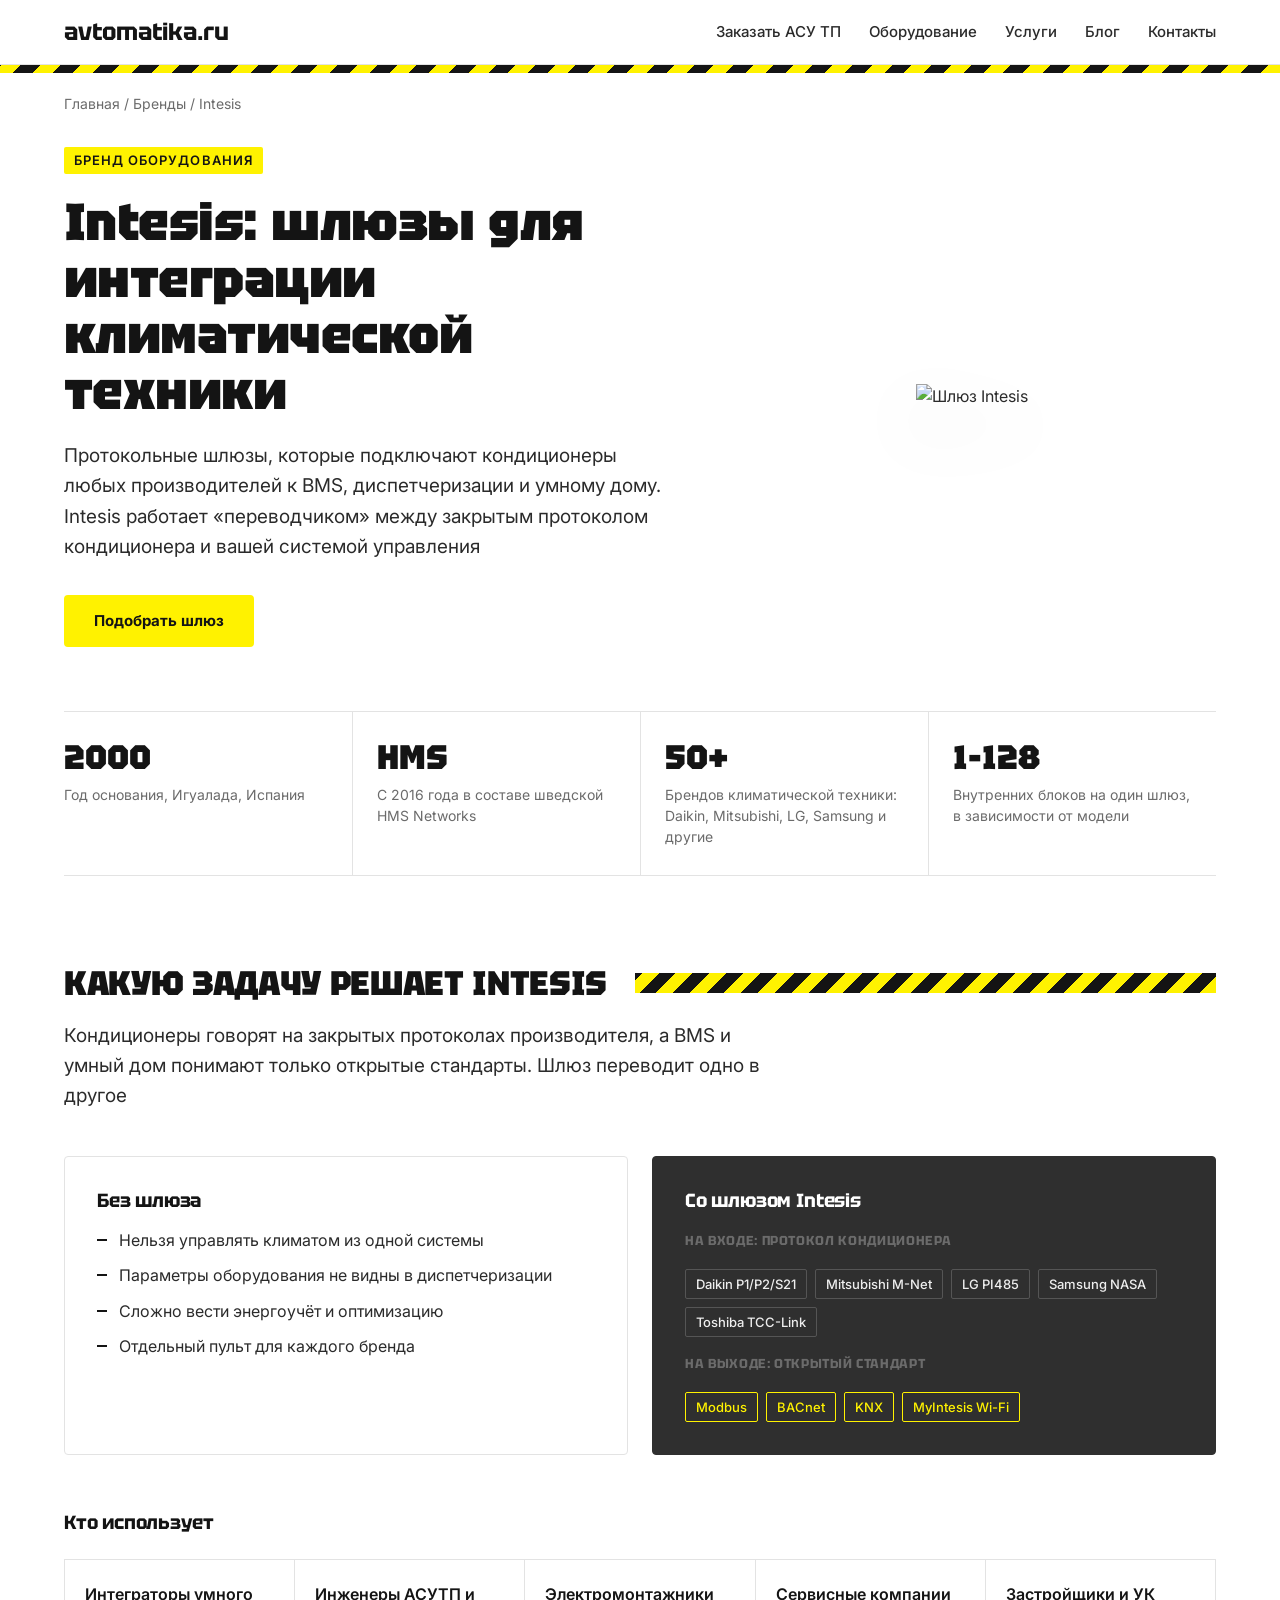
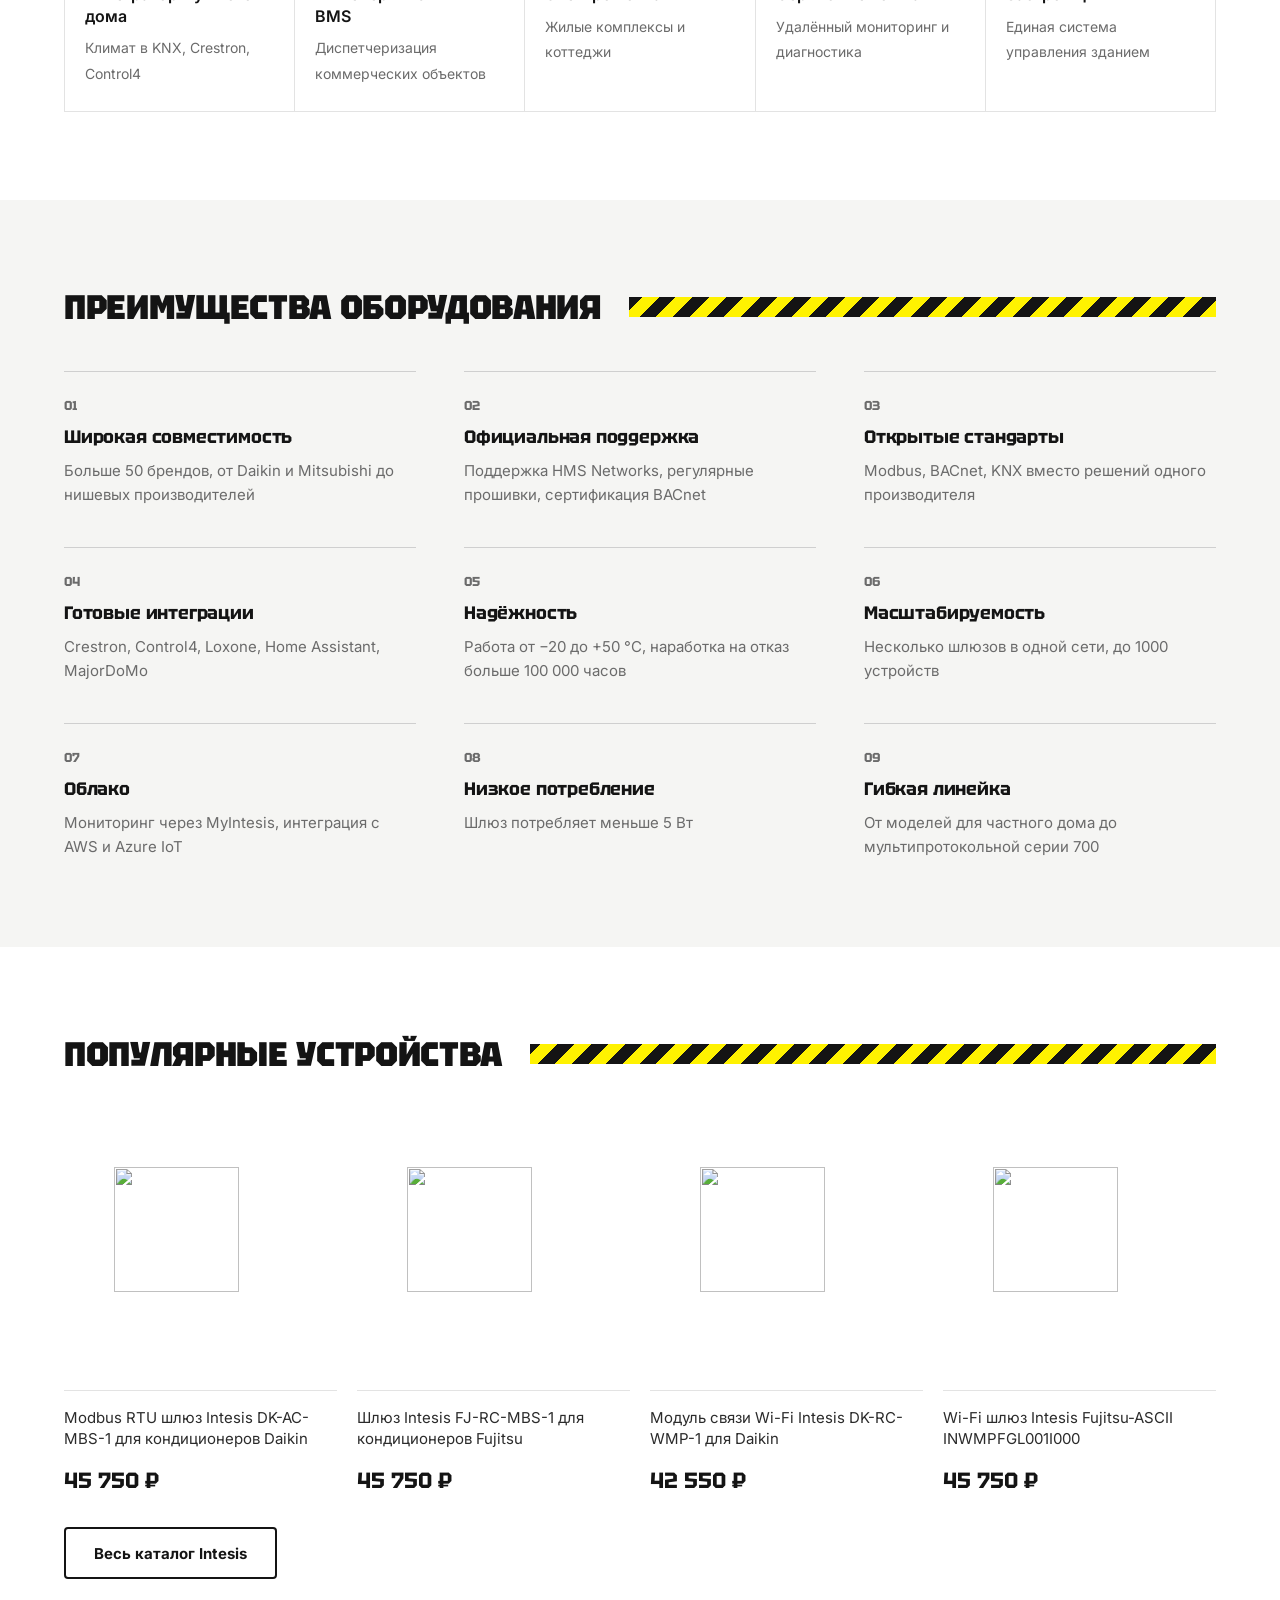
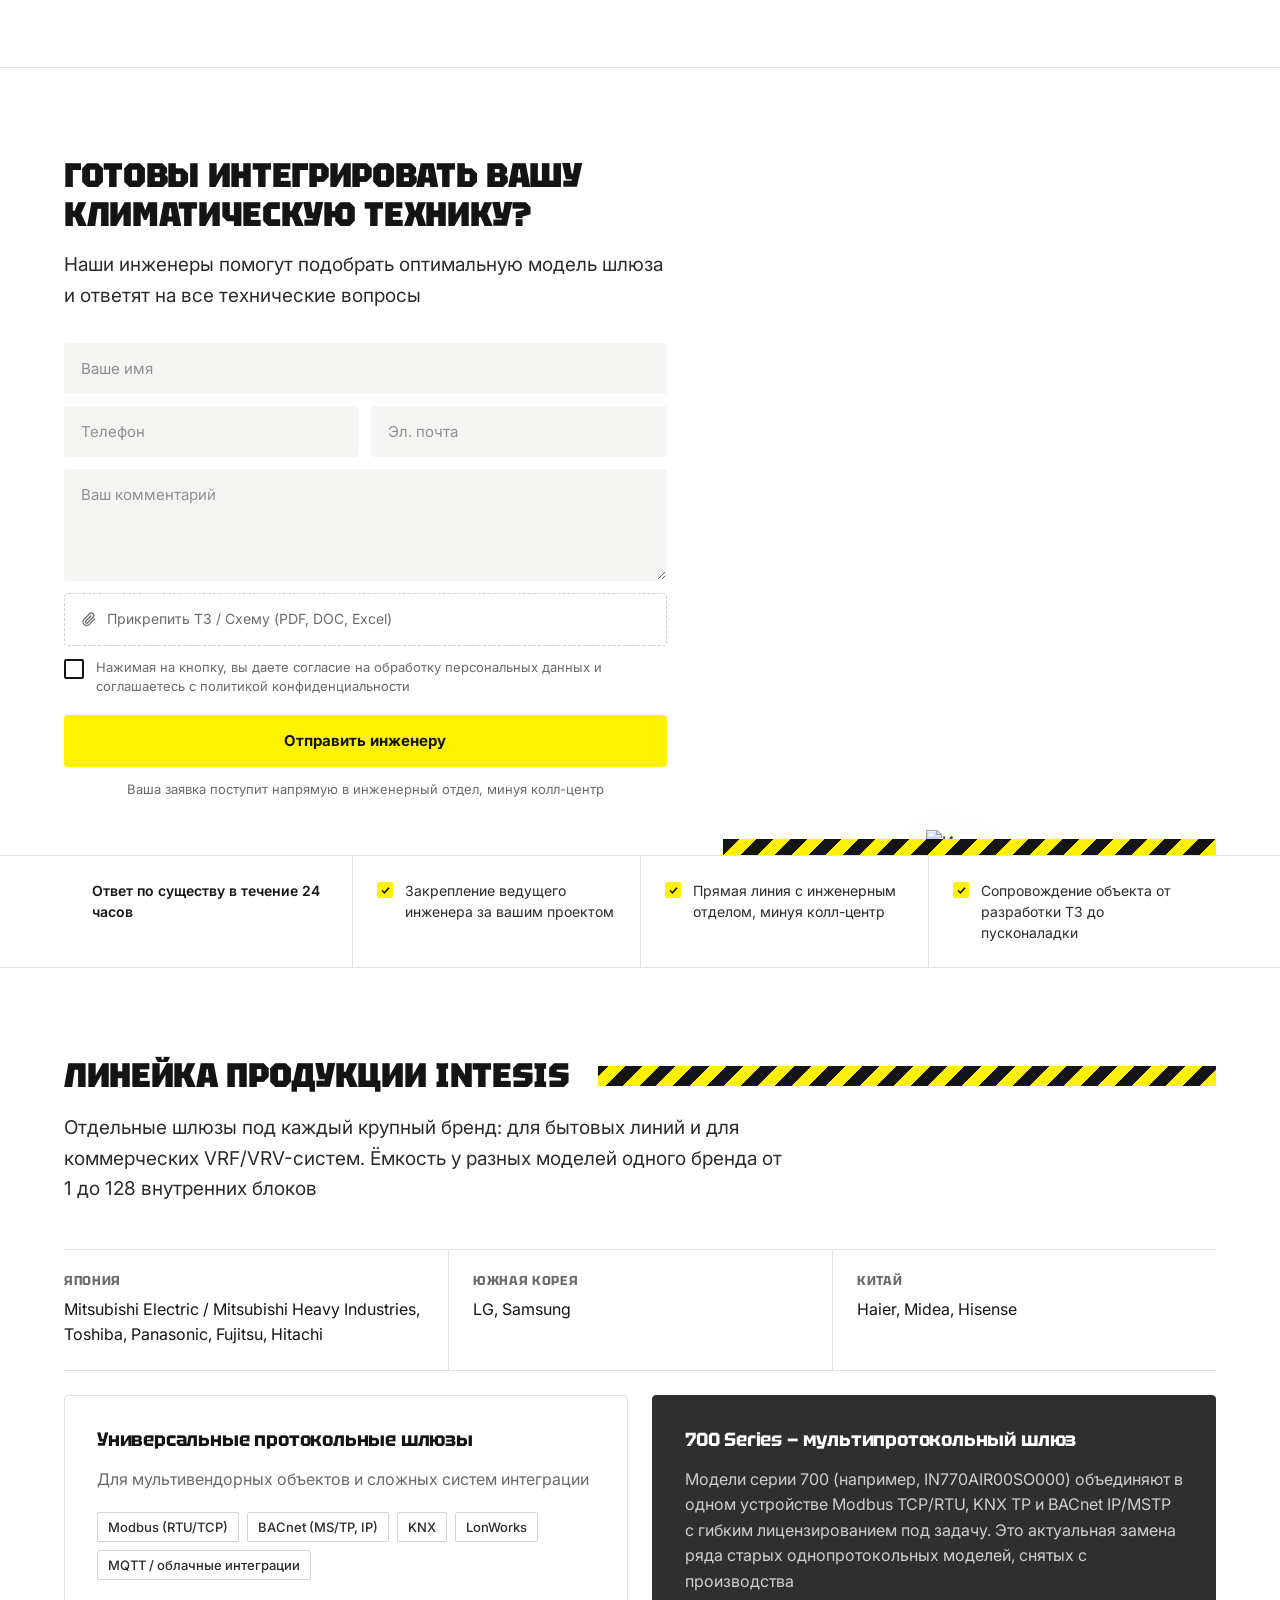
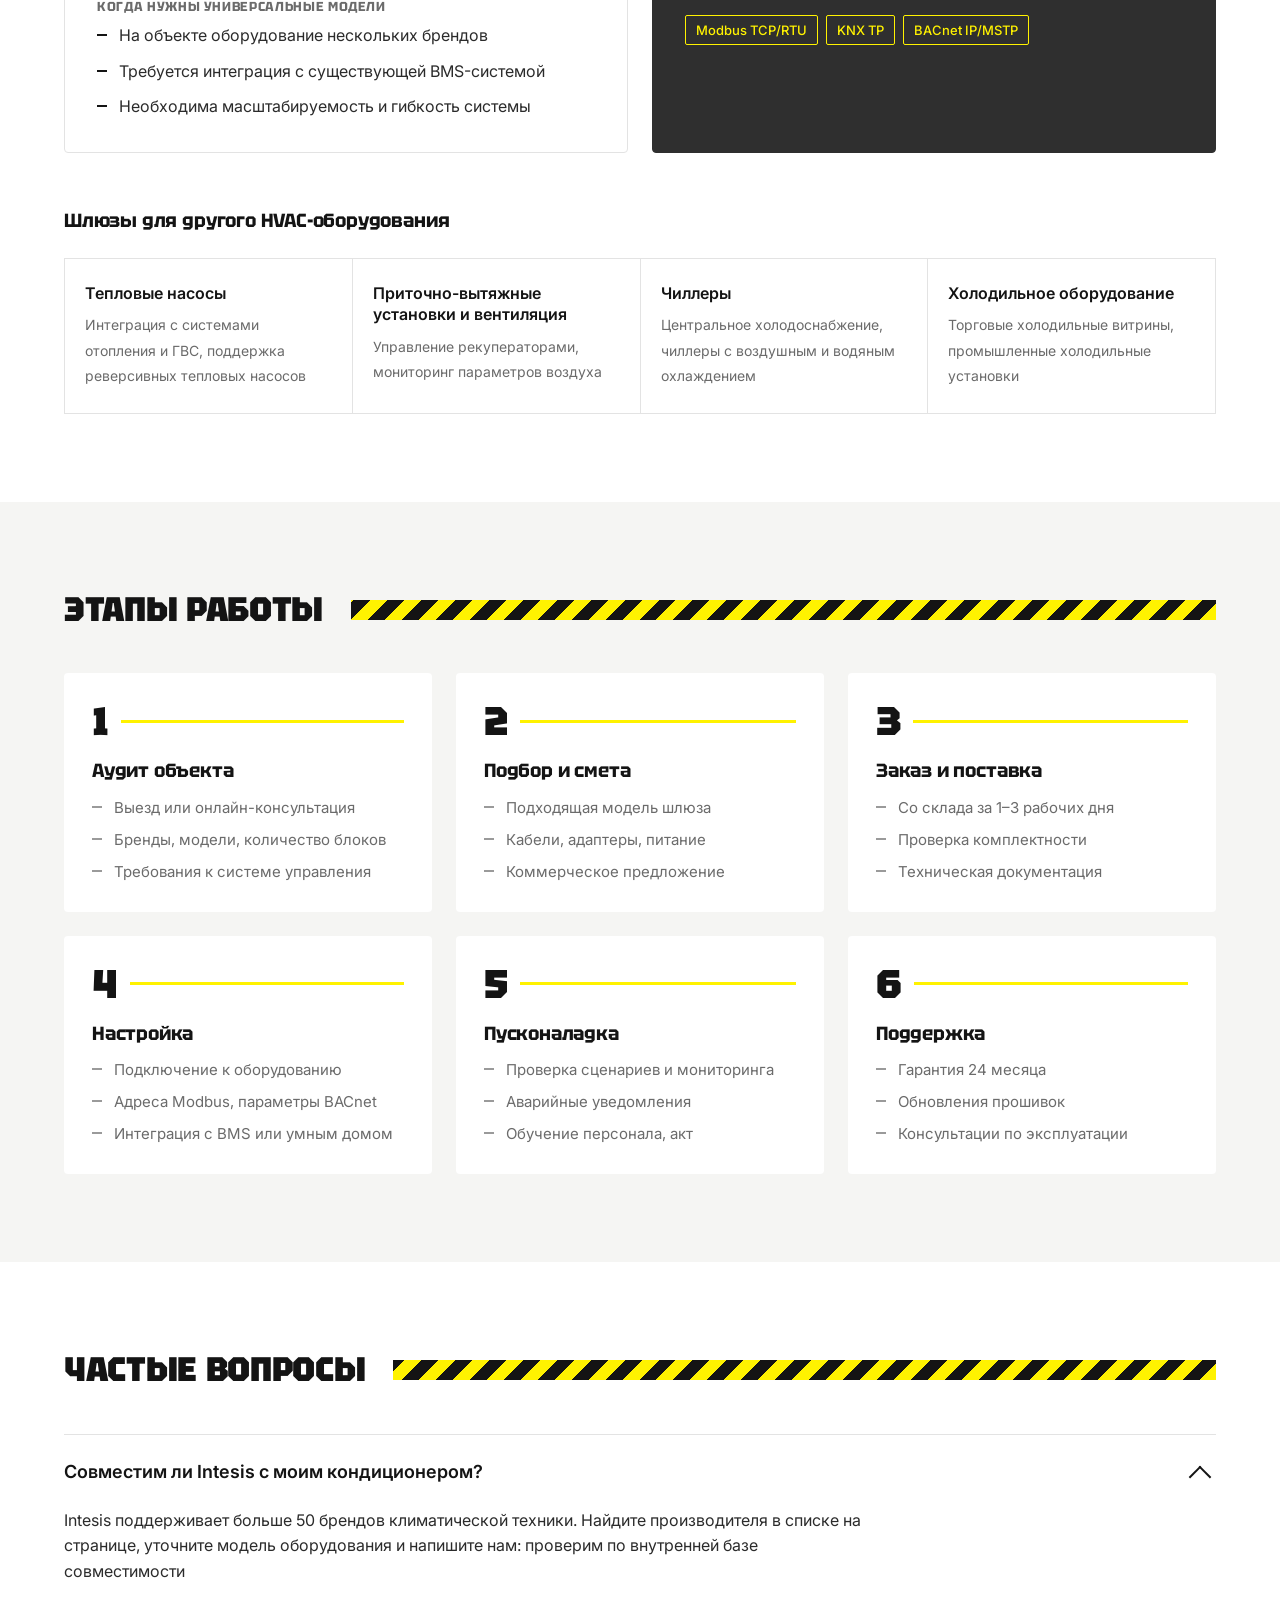
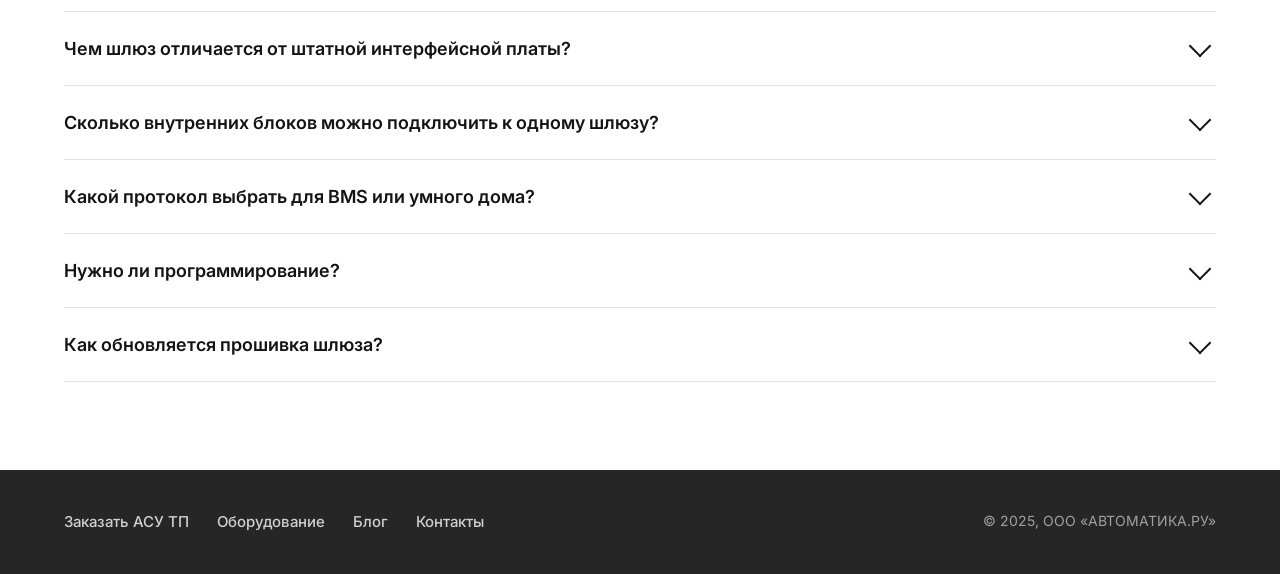
==== commit 4ae2b89e: "v3: картинки без подложек, тёмные тарифы, полоса в заголовках, инженер на полосе, одна кнопка Co-Aut" ====
--- a/intesis.html
+++ b/intesis.html
@@ -7,7 +7,7 @@
 <title>Intesis — набросок редизайна</title>
 <link rel="preconnect" href="https://fonts.googleapis.com">
 <link href="https://fonts.googleapis.com/css2?family=Inter:wght@400;500;600;700&family=Tektur:wght@500;700;900&display=swap" rel="stylesheet">
-<link rel="stylesheet" href="style.css?v=2">
+<link rel="stylesheet" href="style.css?v=3">
 </head>
 <body>
 
@@ -30,7 +30,6 @@
       <p class="lead">Протокольные шлюзы, которые подключают кондиционеры любых производителей к BMS, диспетчеризации и умному дому. Intesis работает «переводчиком» между закрытым протоколом кондиционера и вашей системой управления</p>
       <div class="btns">
         <a class="btn btn-main" href="#form">Подобрать шлюз</a>
-        <a class="btn" href="#goods">Смотреть каталог</a>
       </div>
     </div>
     <div class="hero-pic"><img src="https://cms.avtomatika.ru/uploads/Modbus_AC_Gateway_2_b910974ad0.png" alt="Шлюз Intesis"></div>
--- a/style.css
+++ b/style.css
@@ -255,3 +255,51 @@
   .facts.three .fact:nth-child(3){padding-left:10px}
   .facts.three .fact:first-child{padding-left:0}
 }
+
+/* ===== v3: чистый стиль, как строка с цифрами + сигнальная полоса как на главной ===== */
+:root{--signal:repeating-linear-gradient(-45deg,var(--yellow) 0 12px,var(--ink) 12px 24px)}
+
+/* заголовки разделов: заголовок, за ним полоса до края строки */
+.sec-head{display:block;margin-bottom:44px}
+.sec-head .num{display:none}
+.sec-head .h2{display:flex;align-items:center;gap:28px}
+.sec-head .h2:after{content:"";flex:1;min-width:48px;height:20px;background:var(--signal)}
+.sec-head .lead{margin-top:18px}
+
+/* картинки без подложек: предмет прямо на белом */
+.hero-pic{background:none;border-radius:0;aspect-ratio:auto;padding:0;min-height:300px}
+.hero-pic img{max-height:380px;width:auto;mix-blend-mode:normal;filter:drop-shadow(0 28px 32px rgba(0,0,0,.14))}
+
+/* товары как на главной: без рамок */
+.good{border:0;border-radius:0}
+.good .pic{border-bottom:1px solid var(--line);padding:16px}
+.good .body{padding:16px 0 0}
+.good:hover .name{text-decoration:underline;text-decoration-color:var(--yellow);text-decoration-thickness:3px;text-underline-offset:4px}
+
+/* тарифы: графитовые карточки, экраны светятся на тёмном */
+.tier{background:var(--dark);border-top:0;color:#cfcfcf}
+.tier .pic{aspect-ratio:auto;background:none;position:static;padding:32px 32px 0;display:flex;align-items:flex-end;justify-content:center;height:230px;border-bottom:1px solid #444}
+.tier .pic img{position:static;width:auto;max-width:100%;max-height:100%;height:auto;object-fit:contain;filter:drop-shadow(0 12px 24px rgba(0,0,0,.45))}
+.tier .h3{color:#fff}
+.tier .price{color:var(--yellow)}
+.tier p{color:#bdbdbd}
+.tier .body{border-top:6px solid transparent;border-image:var(--signal) 1}
+
+/* инженер без серого блока, стоит на сигнальной полосе */
+.eng:before{display:none}
+.eng:after{left:0;right:0;height:16px;background:var(--signal)}
+.eng img{filter:drop-shadow(0 20px 30px rgba(0,0,0,.12))}
+
+@media (max-width:1024px){
+  .hero-pic{min-height:0}
+  .hero-pic img{max-height:300px}
+  .tiers .tier:last-child .pic{width:42%;height:auto;padding:28px;align-items:center;border-bottom:0;border-right:1px solid #444}
+}
+@media (max-width:640px){
+  .sec-head .h2{display:block}
+  .sec-head .h2:after{display:block;width:100%;height:10px;margin-top:14px}
+  .hero-pic img{max-height:220px}
+  .tier .pic{height:190px;padding:24px 20px 0}
+  .tiers .tier:last-child .pic{width:auto;height:190px;padding:24px 20px 0;align-items:flex-end;border-right:0;border-bottom:1px solid #444}
+  .good .body{padding:12px 0 0}
+}
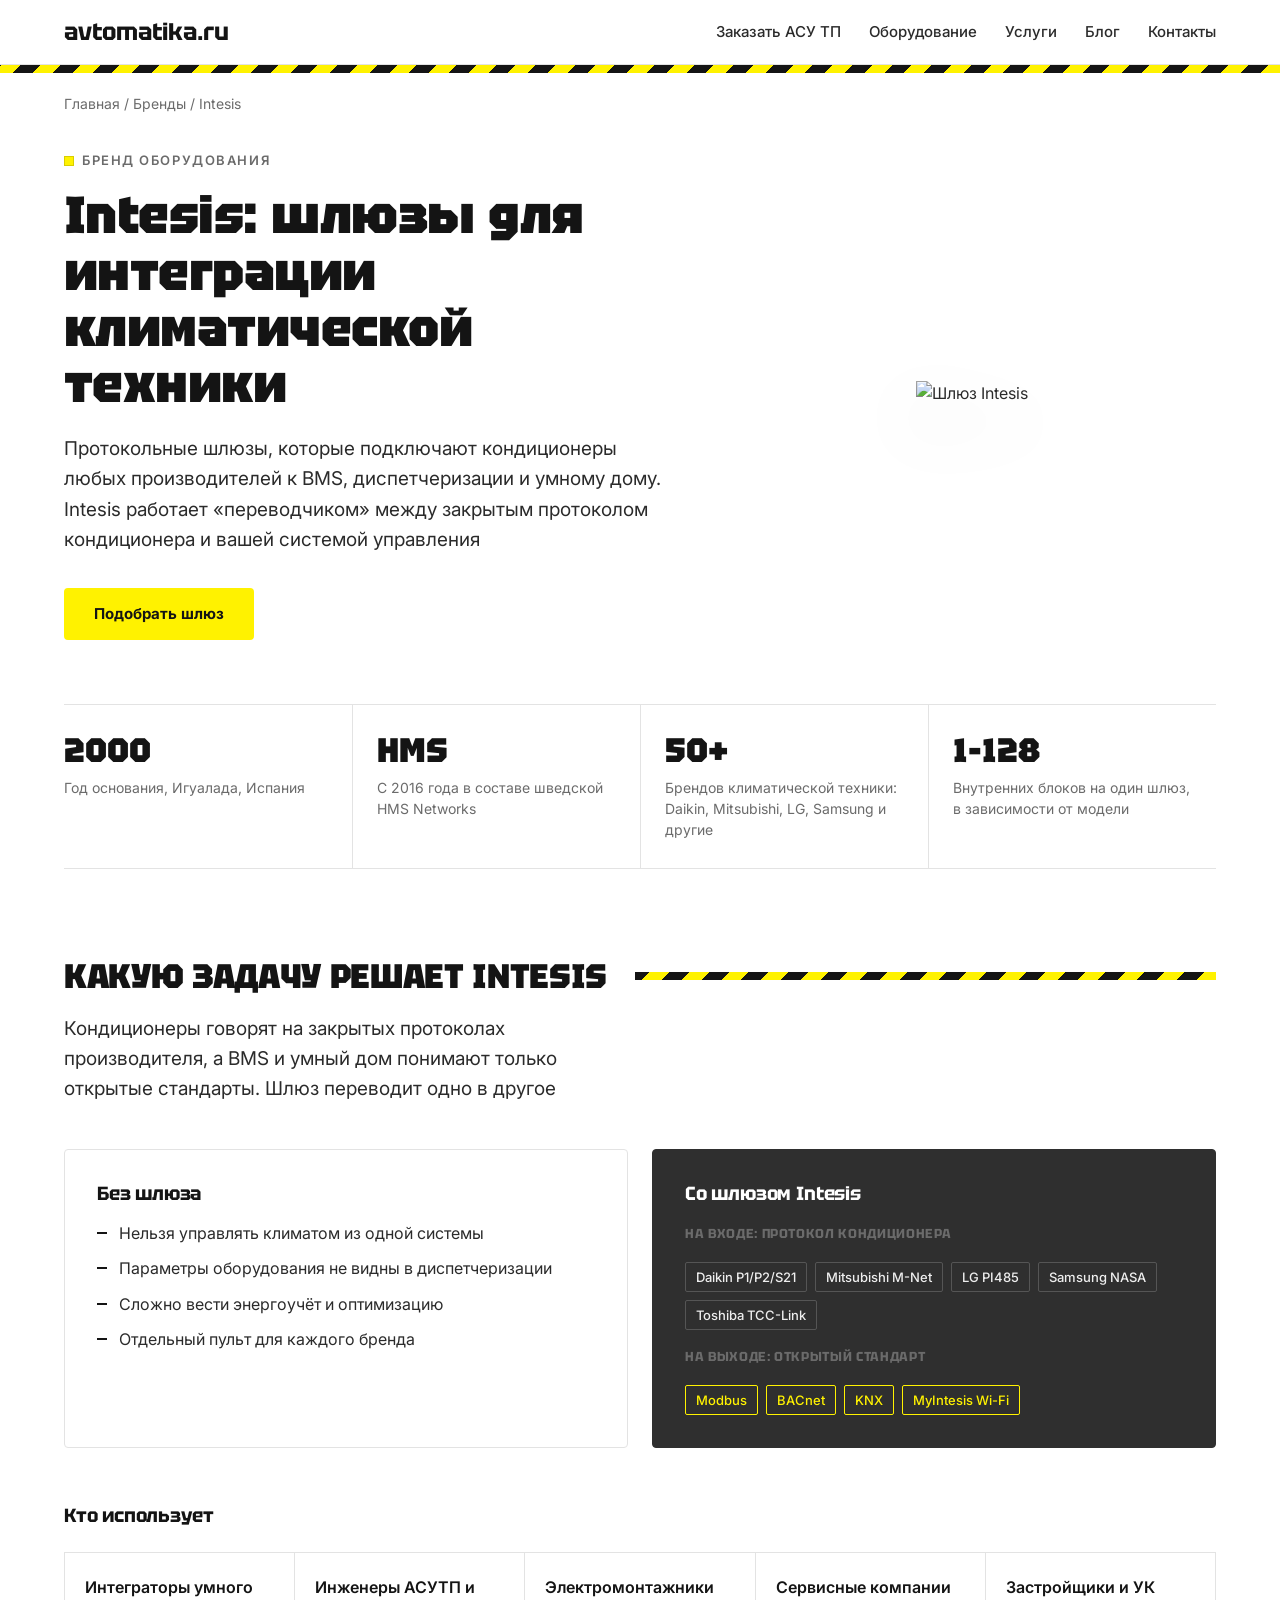
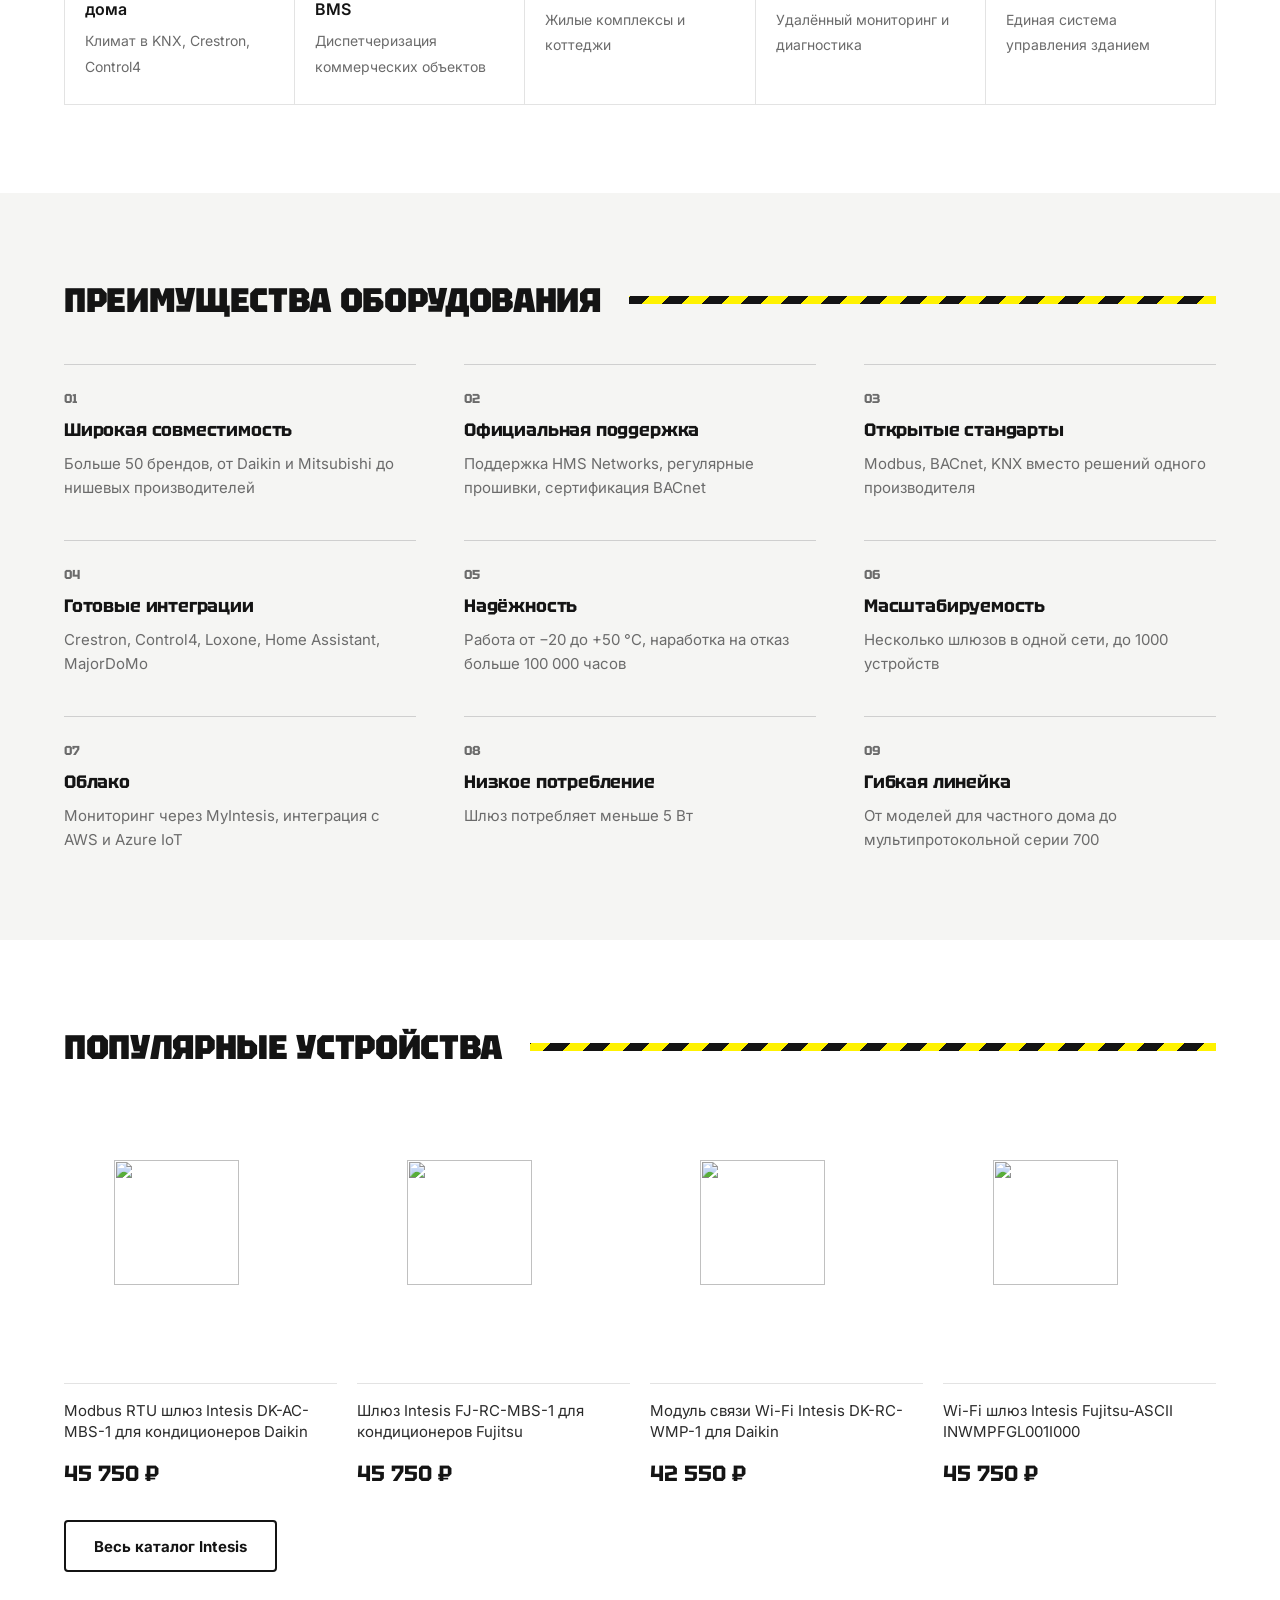
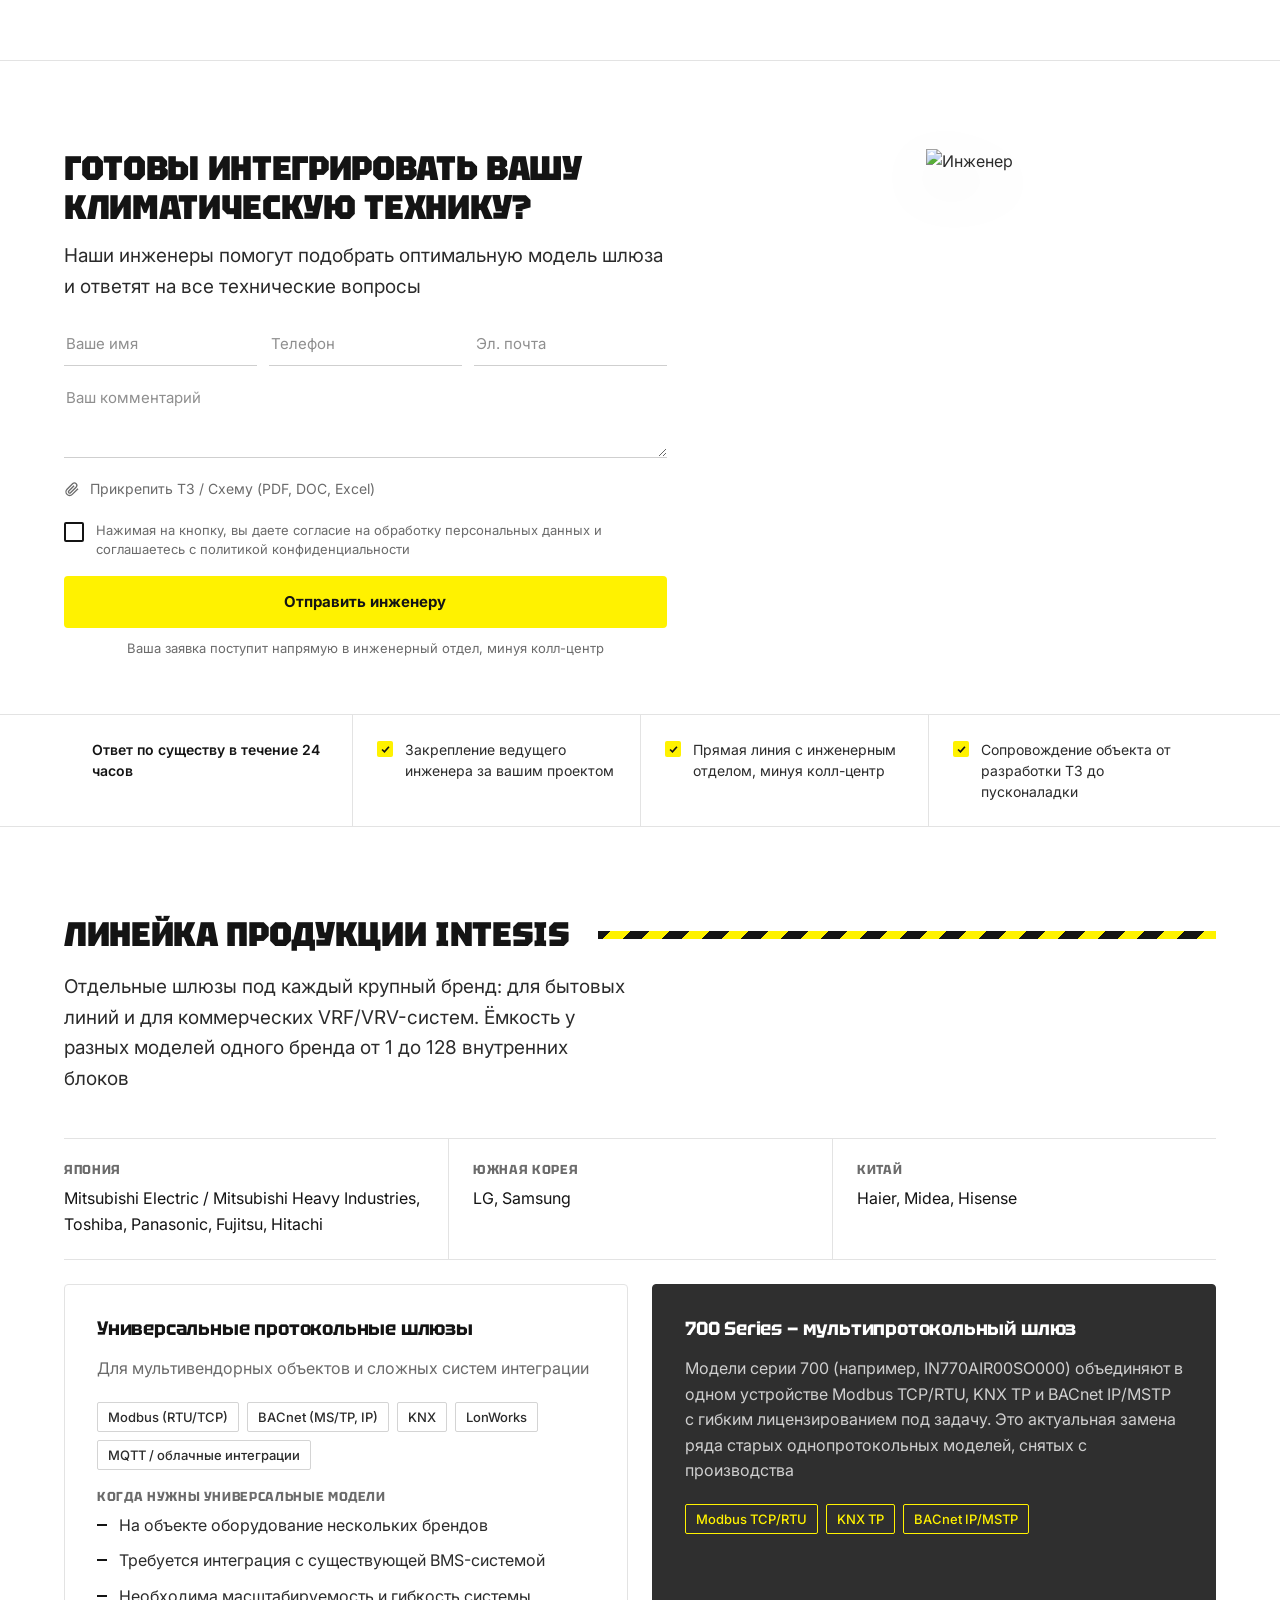
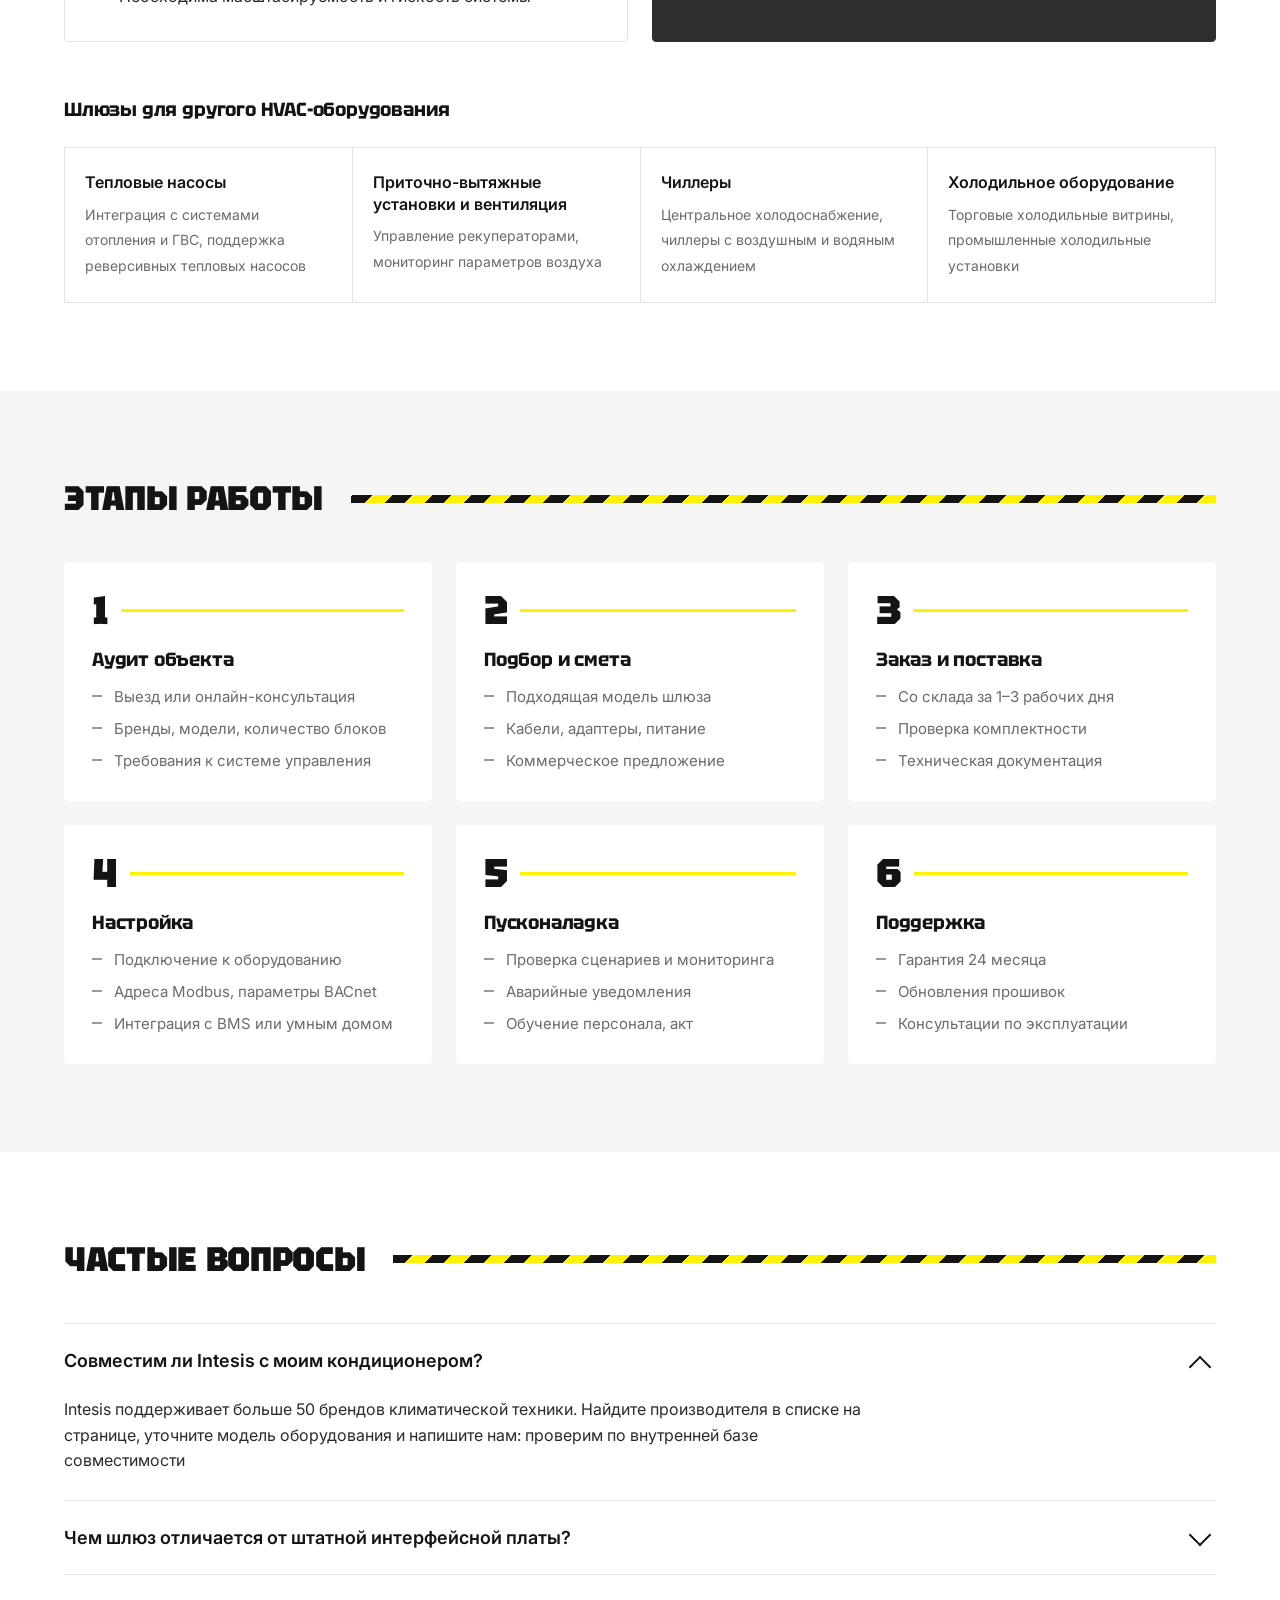
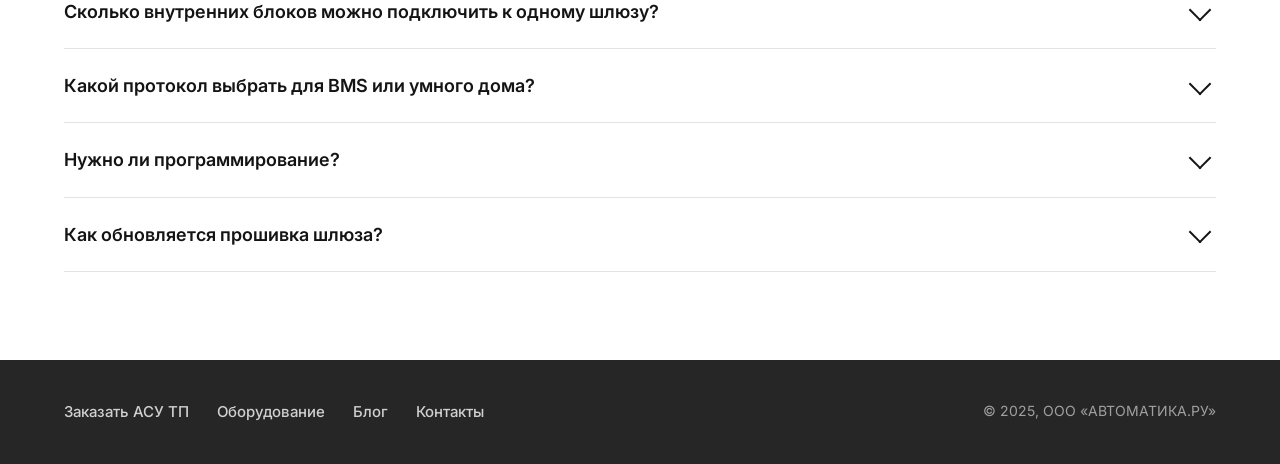
==== commit c081962c: "v4: тонкая полоса, плашка не как кнопка, светлые тарифы, инженер от заголовка, лёгкие поля Co-Author" ====
--- a/intesis.html
+++ b/intesis.html
@@ -7,7 +7,7 @@
 <title>Intesis — набросок редизайна</title>
 <link rel="preconnect" href="https://fonts.googleapis.com">
 <link href="https://fonts.googleapis.com/css2?family=Inter:wght@400;500;600;700&family=Tektur:wght@500;700;900&display=swap" rel="stylesheet">
-<link rel="stylesheet" href="style.css?v=3">
+<link rel="stylesheet" href="style.css?v=4">
 </head>
 <body>
 
@@ -126,9 +126,8 @@
       <div class="cta-head"><span class="cta-ava" aria-hidden="true"></span><h2 class="h2">Готовы интегрировать вашу климатическую технику?</h2></div>
       <p class="lead">Наши инженеры помогут подобрать оптимальную модель шлюза и ответят на все технические вопросы</p>
       <form onsubmit="return false">
-        <input name="name" placeholder="Ваше имя">
-        <div class="row"><input name="phone" type="tel" placeholder="Телефон"><input name="email" type="email" placeholder="Эл. почта"></div>
-        <textarea name="comment" maxlength="500" placeholder="Ваш комментарий"></textarea>
+        <div class="row row3"><input name="name" placeholder="Ваше имя"><input name="phone" type="tel" placeholder="Телефон"><input name="email" type="email" placeholder="Эл. почта"></div>
+        <textarea name="comment" maxlength="500" rows="3" placeholder="Ваш комментарий"></textarea>
         <label class="attach"><svg width="16" height="16" viewBox="0 0 24 24" fill="none" stroke="currentColor" stroke-width="2"><path d="M21 11.5l-8.6 8.6a5.5 5.5 0 01-7.8-7.8l8.6-8.6a3.7 3.7 0 015.2 5.2l-8.6 8.6a1.8 1.8 0 01-2.6-2.6l7.9-7.9"/></svg>Прикрепить ТЗ / Схему (PDF, DOC, Excel)<input type="file" accept=".pdf,.doc,.docx,.xls,.xlsx" hidden></label>
         <label class="consent"><input type="checkbox" name="agree"><span>Нажимая на кнопку, вы даете согласие на обработку персональных данных и соглашаетесь с политикой конфиденциальности</span></label>
         <button class="btn btn-main" type="submit">Отправить инженеру</button>
--- a/style.css
+++ b/style.css
@@ -303,3 +303,43 @@
   .tiers .tier:last-child .pic{width:auto;height:190px;padding:24px 20px 0;align-items:flex-end;border-right:0;border-bottom:1px solid #444}
   .good .body{padding:12px 0 0}
 }
+
+/* ===== v4: правки 14.10 — легче ===== */
+/* полоса в заголовках тонкая, как в шапке */
+.sec-head .h2:after{height:8px;background:repeating-linear-gradient(-45deg,var(--yellow) 0 14px,var(--ink) 14px 28px)}
+/* подводка выровнена по сетке: правый край совпадает с левой колонкой карточек */
+.sec-head .lead{max-width:calc(50% - 12px)}
+
+/* плашка не похожа на кнопку: без заливки, жёлтая черта слева */
+.tag{background:none;padding:0 0 0 18px;border-radius:0;color:var(--muted);position:relative;letter-spacing:.12em}
+.tag:before{content:"";position:absolute;left:0;top:50%;width:10px;height:10px;margin-top:-5px;background:var(--yellow);box-shadow:inset 0 0 0 1px rgba(0,0,0,.15)}
+
+/* тарифы светлые: белая карточка, экран на светло-сером, без полосы */
+.tier{background:#fff;color:var(--text);border:1px solid var(--line)}
+.tier .pic{background:var(--soft);border-bottom:1px solid var(--line)}
+.tier .pic img{filter:drop-shadow(0 10px 18px rgba(0,0,0,.18))}
+.tier .h3{color:var(--ink)}
+.tier .price{color:var(--ink);box-shadow:inset 0 -6px 0 var(--yellow);display:inline-block}
+.tier p{color:var(--muted)}
+.tier .body{border-top:0;border-image:none}
+
+/* форма: инженер от уровня заголовка, без полосы; поля лёгкие, форма короче */
+.cta-grid{align-items:stretch}
+.eng{align-self:stretch}
+.eng:after{display:none}
+.eng img{height:100%;max-height:none;width:auto;max-width:100%;object-fit:contain;object-position:bottom}
+.row3{grid-template-columns:repeat(3,1fr)}
+form{gap:10px}
+input,textarea{background:transparent;border:0;border-bottom:1px solid #cfcfcf;border-radius:0;padding:12px 2px}
+input:focus,textarea:focus{background:transparent;border-color:var(--ink)}
+textarea{min-height:76px}
+.attach{border:0;padding:10px 0}
+.cta .lead{margin:14px 0 20px}
+
+@media (max-width:1024px){
+  .sec-head .lead{max-width:none}
+  .eng img{max-height:none}
+}
+@media (max-width:640px){
+  .row3{grid-template-columns:1fr}
+}
